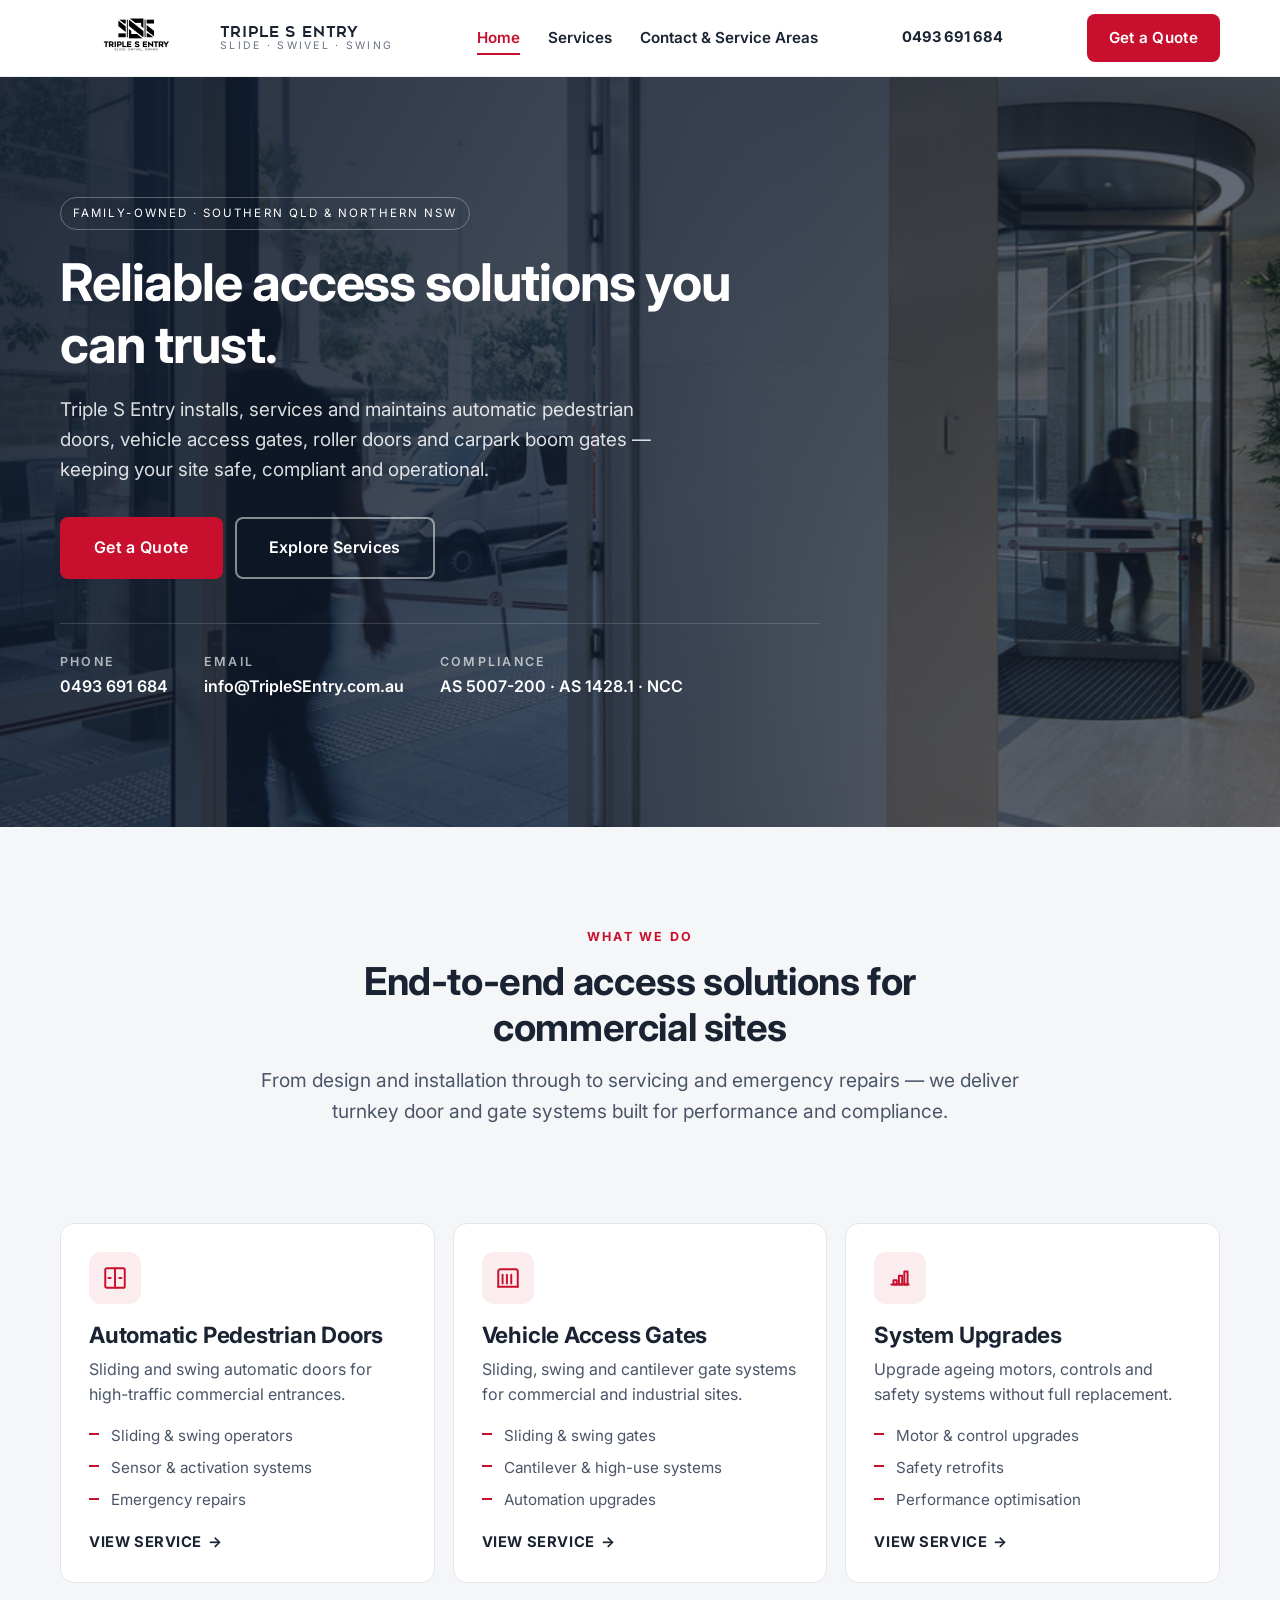
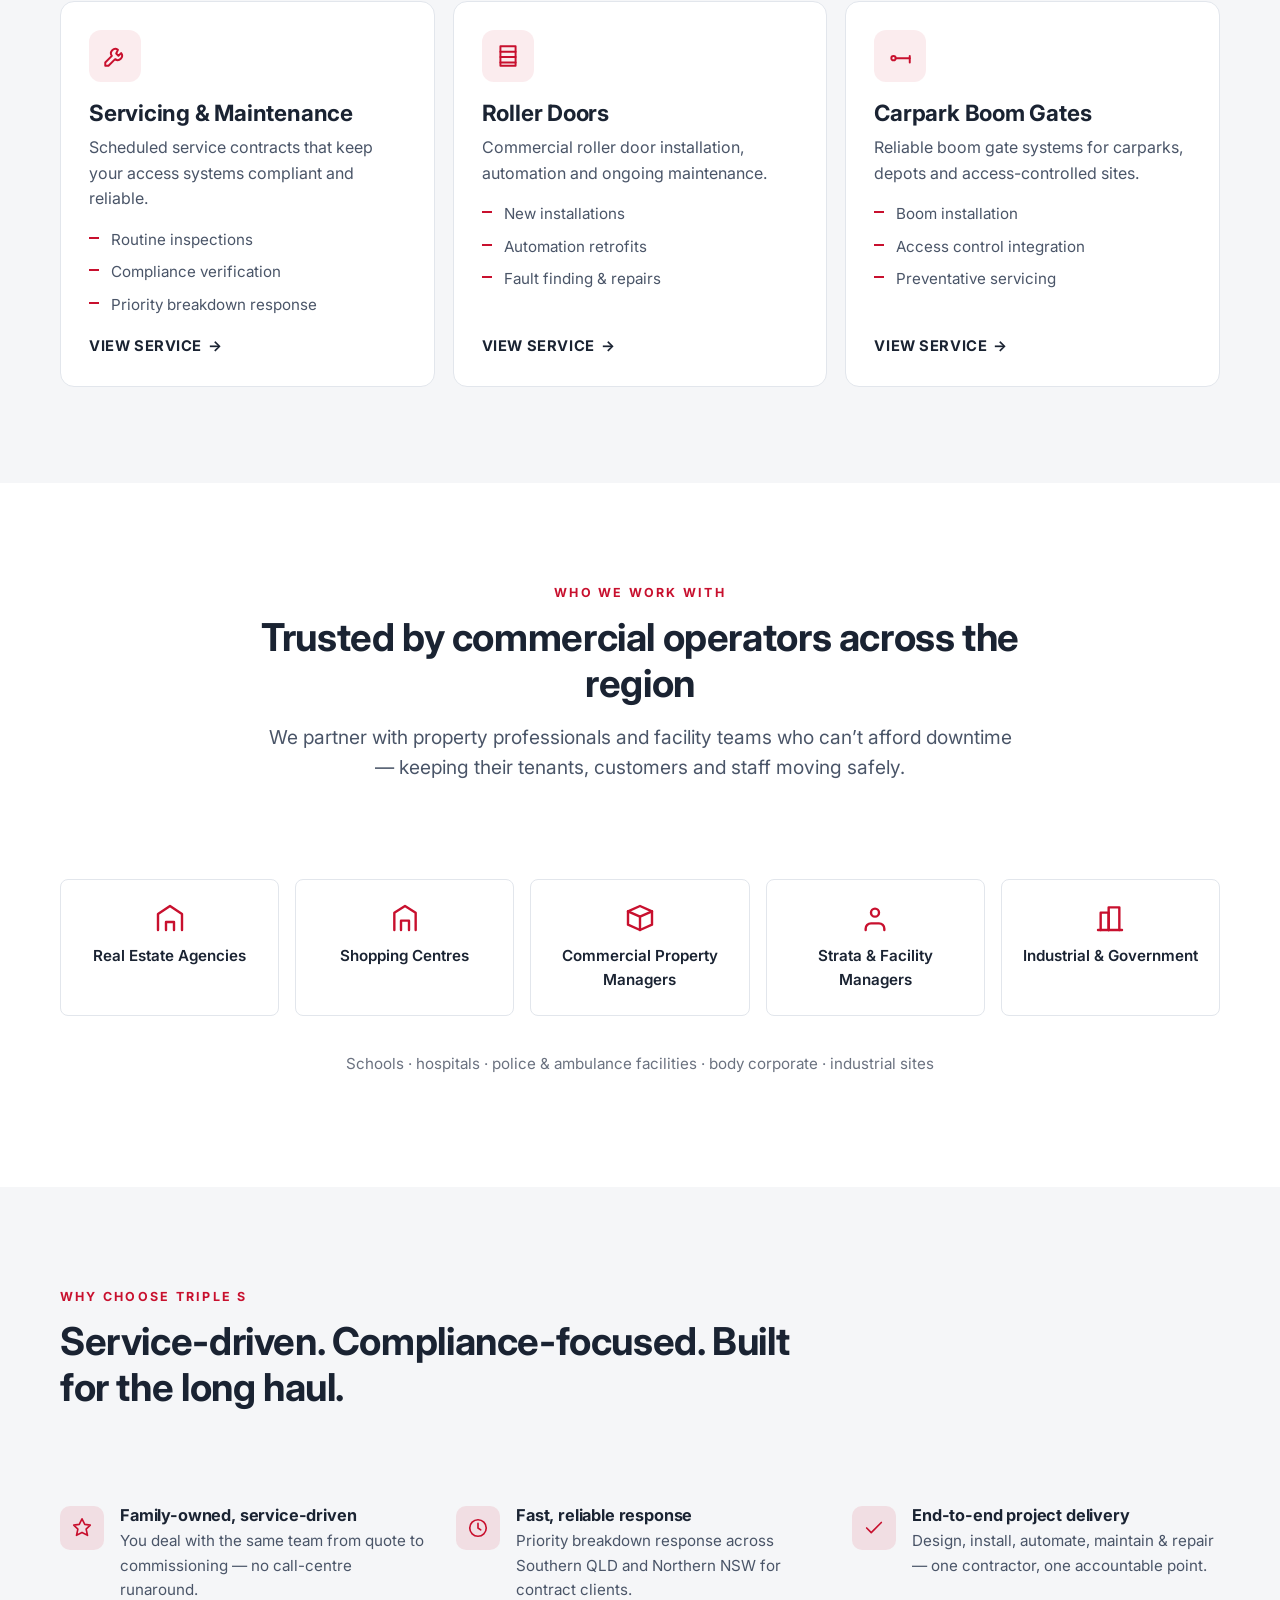
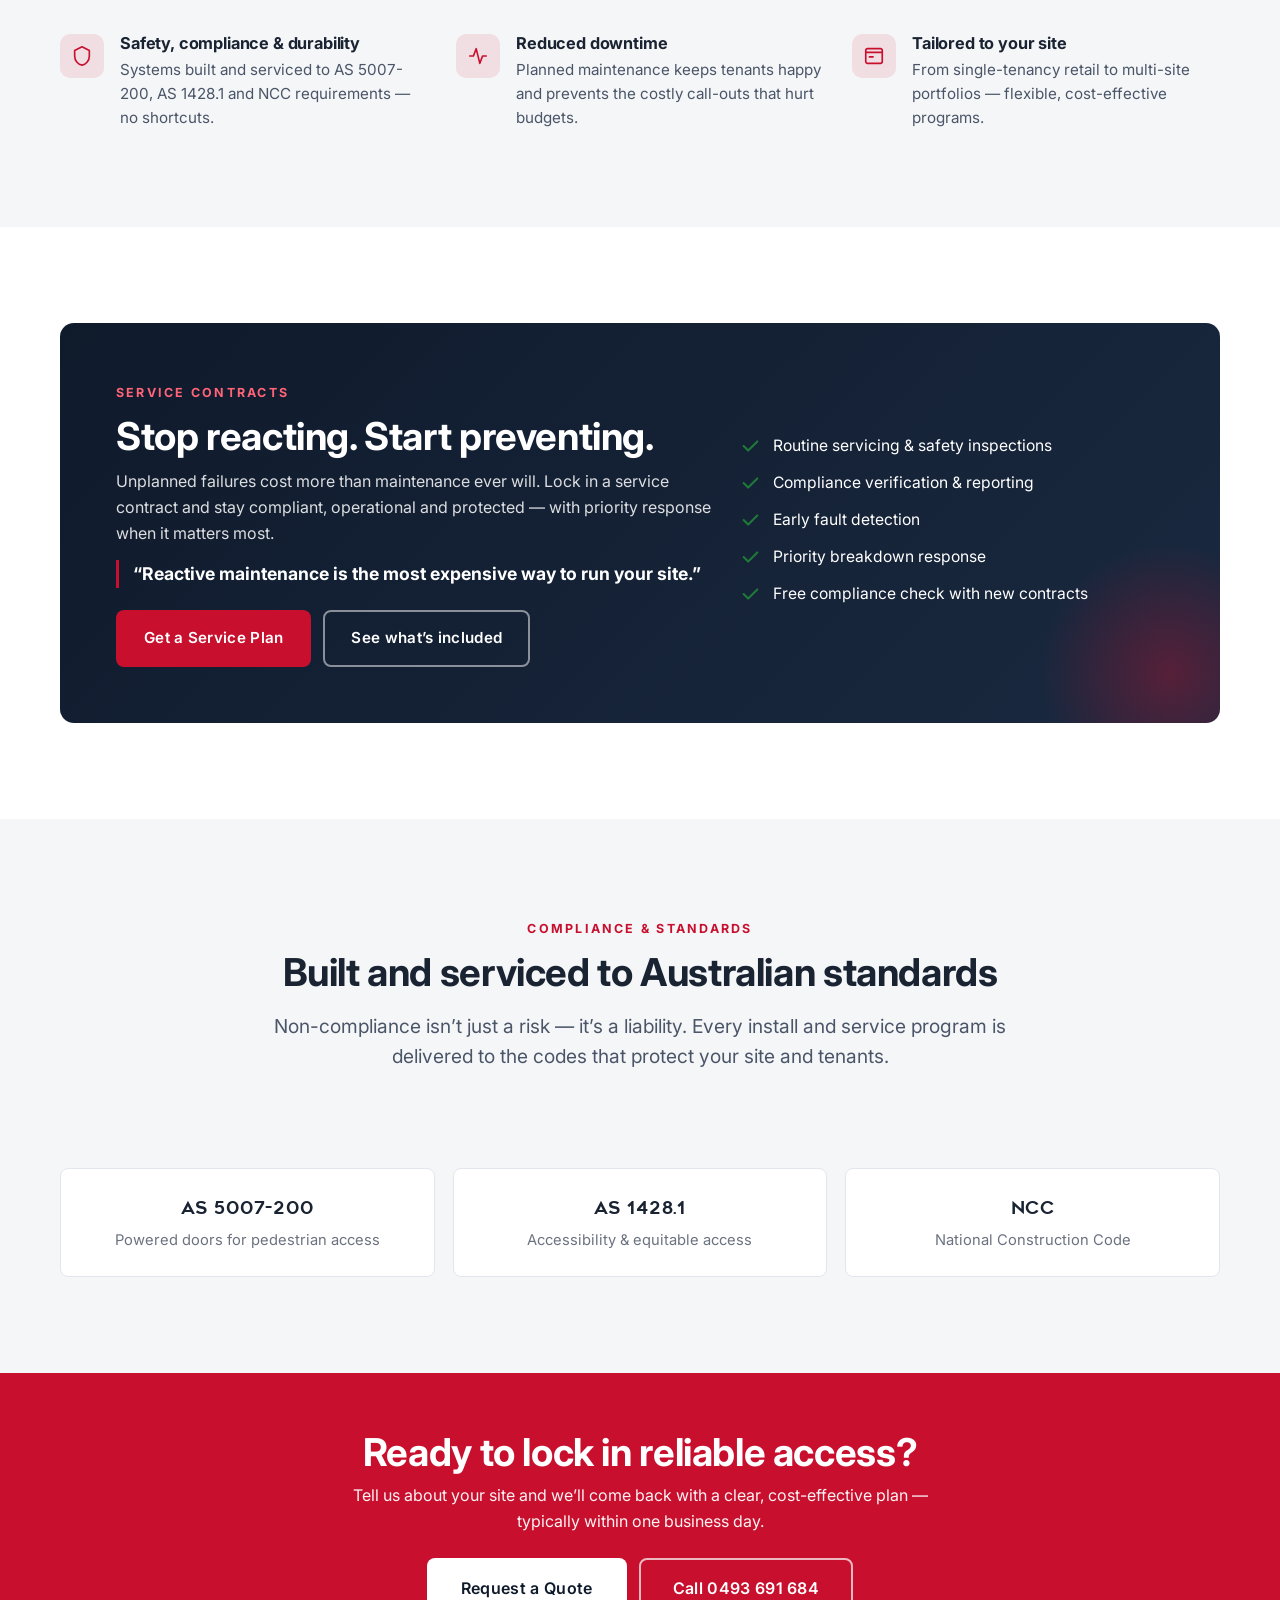
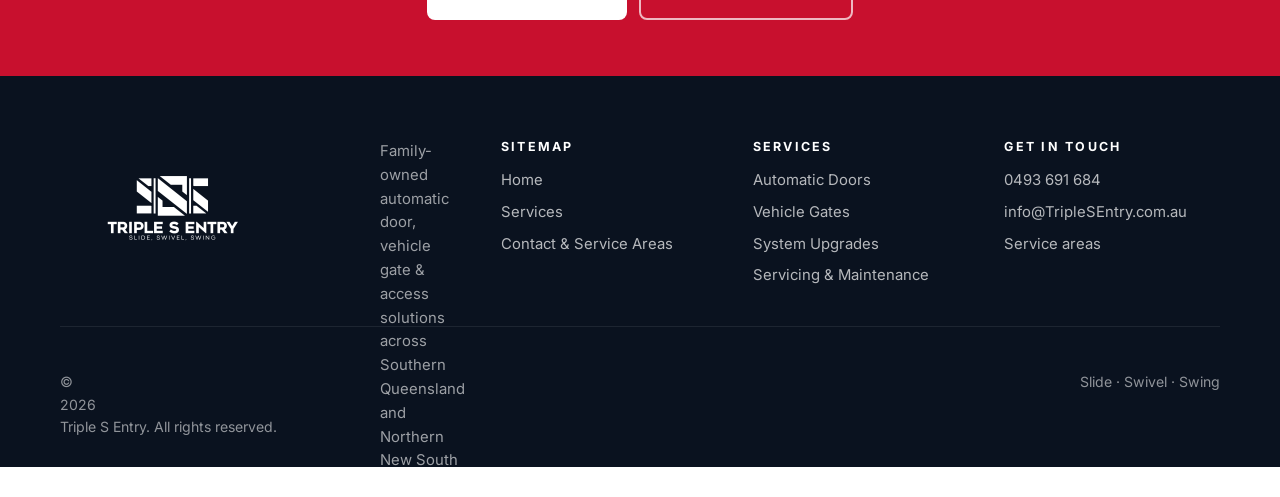
==== index.html @ ecab1a63 "Initial site build - Triple S Entry Three-page lead-generation website for Triple S Entry, a family-" ====
<!doctype html>
<html lang="en-AU">
<head>
  <meta charset="utf-8">
  <meta name="viewport" content="width=device-width, initial-scale=1">
  <title>Triple S Entry — Automatic Doors, Vehicle Gates &amp; Service Contracts | Southern QLD &amp; Northern NSW</title>
  <meta name="description" content="Triple S Entry installs, services and maintains automatic pedestrian doors, vehicle access gates, roller doors and boom gates across Southern Queensland and Northern NSW. Family-owned. Fast response. AS 5007-200, AS 1428.1 and NCC compliant.">
  <meta name="theme-color" content="#0f1a2b">
  <meta name="robots" content="index, follow">
  <link rel="canonical" href="/">
  <link rel="preconnect" href="https://fonts.googleapis.com">
  <link rel="preconnect" href="https://fonts.gstatic.com" crossorigin>
  <link href="https://fonts.googleapis.com/css2?family=Inter:wght@400;500;600;700;800&display=swap" rel="stylesheet">
  <link rel="icon" type="image/png" href="assets/images/logo.png">
  <link rel="stylesheet" href="assets/css/style.css">

  <!-- Open Graph -->
  <meta property="og:type" content="website">
  <meta property="og:title" content="Triple S Entry — Automatic Doors, Gates &amp; Service Contracts">
  <meta property="og:description" content="Family-owned access solutions across Southern QLD &amp; Northern NSW. Install, service, repair. AS 5007-200, AS 1428.1, NCC compliant.">
  <meta property="og:image" content="assets/images/logo.png">

  <!-- LocalBusiness JSON-LD -->
  <script type="application/ld+json">
  {
    "@context": "https://schema.org",
    "@type": "LocalBusiness",
    "name": "Triple S Entry",
    "description": "Family-owned automatic door, vehicle gate and access solutions provider servicing Southern Queensland and Northern New South Wales.",
    "telephone": "+61493691684",
    "email": "info@TripleSEntry.com.au",
    "areaServed": ["Brisbane & Moreton", "Wide Bay Burnett", "Darling Downs", "South West", "Northern NSW"],
    "image": "assets/images/logo.png",
    "url": "/"
  }
  </script>
</head>
<body>

  <a class="visually-hidden" href="#main">Skip to content</a>

  <!-- Header -->
  <header class="site-header">
    <div class="container">
      <nav class="nav" aria-label="Primary">
        <a class="nav__brand" href="index.html" aria-label="Triple S Entry — Home">
          <img src="assets/images/logo.png" alt="Triple S Entry">
          <span class="nav__brand-text">
            <strong>TRIPLE S ENTRY</strong>
            <span>Slide · Swivel · Swing</span>
          </span>
        </a>

        <ul class="nav__menu" role="list">
          <li><a class="nav__link is-active" href="index.html">Home</a></li>
          <li><a class="nav__link" href="services.html">Services</a></li>
          <li><a class="nav__link" href="contact.html">Contact &amp; Service Areas</a></li>
        </ul>

        <a class="nav__phone" href="tel:+61493691684">0493 691 684</a>
        <span class="nav__cta"><a class="btn btn--primary" href="contact.html#enquiry">Get a Quote</a></span>

        <button class="nav__toggle" type="button" aria-controls="mobileDrawer" aria-expanded="false" aria-label="Open menu">
          <svg class="icon-open" viewBox="0 0 24 24" fill="none" stroke="currentColor" stroke-width="2.2" stroke-linecap="round"><path d="M3 6h18M3 12h18M3 18h18"/></svg>
          <svg class="icon-close" viewBox="0 0 24 24" fill="none" stroke="currentColor" stroke-width="2.2" stroke-linecap="round"><path d="M6 6l12 12M6 18L18 6"/></svg>
        </button>
      </nav>
    </div>
    <div id="mobileDrawer" class="nav__drawer" aria-hidden="true">
      <ul role="list">
        <li><a href="index.html">Home</a></li>
        <li><a href="services.html">Services</a></li>
        <li><a href="contact.html">Contact &amp; Service Areas</a></li>
      </ul>
      <div class="nav__drawer-cta">
        <a class="btn btn--primary btn--block" href="contact.html#enquiry">Get a Quote</a>
        <a class="btn btn--outline btn--block" href="tel:+61493691684">Call 0493 691 684</a>
      </div>
    </div>
  </header>

  <main id="main">

    <!-- Hero -->
    <section class="hero">
      <div class="container">
        <div class="hero__inner">
          <span class="hero__eyebrow">Family-owned · Southern QLD &amp; Northern NSW</span>
          <h1>Reliable access solutions you can trust.</h1>
          <p>Triple S Entry installs, services and maintains automatic pedestrian doors, vehicle access gates, roller doors and carpark boom gates — keeping your site safe, compliant and operational.</p>
          <div class="hero__buttons">
            <a class="btn btn--primary btn--lg" href="contact.html#enquiry">Get a Quote</a>
            <a class="btn btn--ghost-light btn--lg" href="services.html">Explore Services</a>
          </div>

          <div class="hero__meta">
            <div class="hero__meta-item">
              <strong>Phone</strong><span>0493 691 684</span>
            </div>
            <div class="hero__meta-item">
              <strong>Email</strong><span>info@TripleSEntry.com.au</span>
            </div>
            <div class="hero__meta-item">
              <strong>Compliance</strong><span>AS 5007-200 · AS 1428.1 · NCC</span>
            </div>
          </div>
        </div>
      </div>
    </section>

    <!-- What we do -->
    <section class="section section--alt" id="what-we-do">
      <div class="container">
        <div class="section-head reveal">
          <span class="eyebrow">What we do</span>
          <h2>End-to-end access solutions for commercial sites</h2>
          <p class="lead">From design and installation through to servicing and emergency repairs — we deliver turnkey door and gate systems built for performance and compliance.</p>
        </div>

        <div class="svc-grid">
          <article class="svc-card reveal">
            <span class="svc-card__icon">
              <svg viewBox="0 0 24 24" fill="none" stroke="currentColor" stroke-width="1.8" stroke-linecap="round" stroke-linejoin="round"><rect x="3" y="3" width="18" height="18" rx="1.5"/><path d="M12 3v18"/><path d="M8 12h-2"/><path d="M18 12h-2"/></svg>
            </span>
            <h3>Automatic Pedestrian Doors</h3>
            <p>Sliding and swing automatic doors for high-traffic commercial entrances.</p>
            <ul>
              <li>Sliding &amp; swing operators</li>
              <li>Sensor &amp; activation systems</li>
              <li>Emergency repairs</li>
            </ul>
            <a class="svc-card__link" href="services.html#automatic-doors">View service</a>
          </article>

          <article class="svc-card reveal">
            <span class="svc-card__icon">
              <svg viewBox="0 0 24 24" fill="none" stroke="currentColor" stroke-width="1.8" stroke-linecap="round" stroke-linejoin="round"><path d="M3 20V6a2 2 0 0 1 2-2h14a2 2 0 0 1 2 2v14"/><path d="M3 20h18"/><path d="M7 9v8M11 9v8M15 9v8"/></svg>
            </span>
            <h3>Vehicle Access Gates</h3>
            <p>Sliding, swing and cantilever gate systems for commercial and industrial sites.</p>
            <ul>
              <li>Sliding &amp; swing gates</li>
              <li>Cantilever &amp; high-use systems</li>
              <li>Automation upgrades</li>
            </ul>
            <a class="svc-card__link" href="services.html#vehicle-gates">View service</a>
          </article>

          <article class="svc-card reveal">
            <span class="svc-card__icon">
              <svg viewBox="0 0 24 24" fill="none" stroke="currentColor" stroke-width="1.8" stroke-linecap="round" stroke-linejoin="round"><path d="M4 18h16"/><rect x="6" y="14" width="3" height="4"/><rect x="11" y="10" width="3" height="8"/><rect x="16" y="6" width="3" height="12"/></svg>
            </span>
            <h3>System Upgrades</h3>
            <p>Upgrade ageing motors, controls and safety systems without full replacement.</p>
            <ul>
              <li>Motor &amp; control upgrades</li>
              <li>Safety retrofits</li>
              <li>Performance optimisation</li>
            </ul>
            <a class="svc-card__link" href="services.html#system-upgrades">View service</a>
          </article>

          <article class="svc-card reveal">
            <span class="svc-card__icon">
              <svg viewBox="0 0 24 24" fill="none" stroke="currentColor" stroke-width="1.8" stroke-linecap="round" stroke-linejoin="round"><path d="M14.7 6.3a4 4 0 0 0-5.6 5.6L3 18v3h3l6.1-6.1a4 4 0 0 0 5.6-5.6l-2.5 2.5-2.1-2.1z"/></svg>
            </span>
            <h3>Servicing &amp; Maintenance</h3>
            <p>Scheduled service contracts that keep your access systems compliant and reliable.</p>
            <ul>
              <li>Routine inspections</li>
              <li>Compliance verification</li>
              <li>Priority breakdown response</li>
            </ul>
            <a class="svc-card__link" href="services.html#maintenance">View service</a>
          </article>

          <article class="svc-card reveal">
            <span class="svc-card__icon">
              <svg viewBox="0 0 24 24" fill="none" stroke="currentColor" stroke-width="1.8" stroke-linecap="round" stroke-linejoin="round"><path d="M5 3h14v18H5z"/><path d="M5 8h14M5 13h14M5 18h14"/></svg>
            </span>
            <h3>Roller Doors</h3>
            <p>Commercial roller door installation, automation and ongoing maintenance.</p>
            <ul>
              <li>New installations</li>
              <li>Automation retrofits</li>
              <li>Fault finding &amp; repairs</li>
            </ul>
            <a class="svc-card__link" href="services.html#system-upgrades">View service</a>
          </article>

          <article class="svc-card reveal">
            <span class="svc-card__icon">
              <svg viewBox="0 0 24 24" fill="none" stroke="currentColor" stroke-width="1.8" stroke-linecap="round" stroke-linejoin="round"><circle cx="6" cy="14" r="2"/><path d="M8 14h13"/><path d="M21 12v6"/></svg>
            </span>
            <h3>Carpark Boom Gates</h3>
            <p>Reliable boom gate systems for carparks, depots and access-controlled sites.</p>
            <ul>
              <li>Boom installation</li>
              <li>Access control integration</li>
              <li>Preventative servicing</li>
            </ul>
            <a class="svc-card__link" href="services.html#vehicle-gates">View service</a>
          </article>
        </div>
      </div>
    </section>

    <!-- Who we work with -->
    <section class="section" id="who-we-work-with">
      <div class="container">
        <div class="section-head reveal">
          <span class="eyebrow">Who we work with</span>
          <h2>Trusted by commercial operators across the region</h2>
          <p class="lead">We partner with property professionals and facility teams who can&rsquo;t afford downtime — keeping their tenants, customers and staff moving safely.</p>
        </div>

        <ul class="industries" role="list">
          <li class="industry reveal">
            <svg viewBox="0 0 24 24" fill="none" stroke="currentColor" stroke-width="1.8" stroke-linecap="round" stroke-linejoin="round"><path d="M3 21V9l9-6 9 6v12"/><path d="M9 21v-6h6v6"/></svg>
            Real Estate Agencies
          </li>
          <li class="industry reveal">
            <svg viewBox="0 0 24 24" fill="none" stroke="currentColor" stroke-width="1.8" stroke-linecap="round" stroke-linejoin="round"><path d="M4 21V8l8-5 8 5v13"/><path d="M9 21v-7h6v7"/></svg>
            Shopping Centres
          </li>
          <li class="industry reveal">
            <svg viewBox="0 0 24 24" fill="none" stroke="currentColor" stroke-width="1.8" stroke-linecap="round" stroke-linejoin="round"><path d="M3 7l9-4 9 4v10l-9 4-9-4z"/><path d="M3 7l9 4 9-4M12 11v10"/></svg>
            Commercial Property Managers
          </li>
          <li class="industry reveal">
            <svg viewBox="0 0 24 24" fill="none" stroke="currentColor" stroke-width="1.8" stroke-linecap="round" stroke-linejoin="round"><circle cx="12" cy="8" r="3"/><path d="M5 21v-1a4 4 0 0 1 4-4h6a4 4 0 0 1 4 4v1"/></svg>
            Strata &amp; Facility Managers
          </li>
          <li class="industry reveal">
            <svg viewBox="0 0 24 24" fill="none" stroke="currentColor" stroke-width="1.8" stroke-linecap="round" stroke-linejoin="round"><path d="M3 21h18"/><path d="M5 21V8h6v13"/><path d="M11 21V4h8v17"/></svg>
            Industrial &amp; Government
          </li>
        </ul>

        <p class="text-center mt-3" style="color:var(--color-text-muted); font-size:0.95rem;">Schools · hospitals · police &amp; ambulance facilities · body corporate · industrial sites</p>
      </div>
    </section>

    <!-- Why choose -->
    <section class="section section--alt" id="why-choose">
      <div class="container">
        <div class="section-head section-head--left reveal">
          <span class="eyebrow">Why choose Triple S</span>
          <h2>Service-driven. Compliance-focused. Built for the long haul.</h2>
        </div>

        <div class="feature-grid">
          <div class="feature reveal">
            <span class="feature__icon">
              <svg viewBox="0 0 24 24" fill="none" stroke="currentColor" stroke-width="1.8" stroke-linecap="round" stroke-linejoin="round"><path d="M12 2l3 6 6 .9-4.5 4.4L18 20l-6-3.2L6 20l1.5-6.7L3 8.9 9 8z"/></svg>
            </span>
            <div>
              <h4>Family-owned, service-driven</h4>
              <p>You deal with the same team from quote to commissioning — no call-centre runaround.</p>
            </div>
          </div>

          <div class="feature reveal">
            <span class="feature__icon">
              <svg viewBox="0 0 24 24" fill="none" stroke="currentColor" stroke-width="1.8" stroke-linecap="round" stroke-linejoin="round"><circle cx="12" cy="12" r="9"/><path d="M12 7v5l3 2"/></svg>
            </span>
            <div>
              <h4>Fast, reliable response</h4>
              <p>Priority breakdown response across Southern QLD and Northern NSW for contract clients.</p>
            </div>
          </div>

          <div class="feature reveal">
            <span class="feature__icon">
              <svg viewBox="0 0 24 24" fill="none" stroke="currentColor" stroke-width="1.8" stroke-linecap="round" stroke-linejoin="round"><path d="M4 12l5 5L20 6"/></svg>
            </span>
            <div>
              <h4>End-to-end project delivery</h4>
              <p>Design, install, automate, maintain &amp; repair — one contractor, one accountable point.</p>
            </div>
          </div>

          <div class="feature reveal">
            <span class="feature__icon">
              <svg viewBox="0 0 24 24" fill="none" stroke="currentColor" stroke-width="1.8" stroke-linecap="round" stroke-linejoin="round"><path d="M12 2l8 4v6c0 5-3.5 9.3-8 10-4.5-.7-8-5-8-10V6z"/></svg>
            </span>
            <div>
              <h4>Safety, compliance &amp; durability</h4>
              <p>Systems built and serviced to AS 5007-200, AS 1428.1 and NCC requirements — no shortcuts.</p>
            </div>
          </div>

          <div class="feature reveal">
            <span class="feature__icon">
              <svg viewBox="0 0 24 24" fill="none" stroke="currentColor" stroke-width="1.8" stroke-linecap="round" stroke-linejoin="round"><path d="M3 12h4l3-8 4 16 3-8h4"/></svg>
            </span>
            <div>
              <h4>Reduced downtime</h4>
              <p>Planned maintenance keeps tenants happy and prevents the costly call-outs that hurt budgets.</p>
            </div>
          </div>

          <div class="feature reveal">
            <span class="feature__icon">
              <svg viewBox="0 0 24 24" fill="none" stroke="currentColor" stroke-width="1.8" stroke-linecap="round" stroke-linejoin="round"><path d="M21 8V6a2 2 0 0 0-2-2H5a2 2 0 0 0-2 2v2"/><path d="M3 8h18v10a2 2 0 0 1-2 2H5a2 2 0 0 1-2-2z"/><path d="M7 13h4"/></svg>
            </span>
            <div>
              <h4>Tailored to your site</h4>
              <p>From single-tenancy retail to multi-site portfolios — flexible, cost-effective programs.</p>
            </div>
          </div>
        </div>
      </div>
    </section>

    <!-- Maintenance contract promo -->
    <section class="section" id="maintenance-contracts">
      <div class="container">
        <div class="maintenance-promo reveal">
          <div>
            <span class="eyebrow on-dark">Service contracts</span>
            <h2>Stop reacting. Start preventing.</h2>
            <p>Unplanned failures cost more than maintenance ever will. Lock in a service contract and stay compliant, operational and protected — with priority response when it matters most.</p>
            <span class="tagline">&ldquo;Reactive maintenance is the most expensive way to run your site.&rdquo;</span>
            <div class="maintenance-promo__buttons">
              <a class="btn btn--primary" href="contact.html#enquiry">Get a Service Plan</a>
              <a class="btn btn--ghost-light" href="services.html#maintenance">See what&rsquo;s included</a>
            </div>
          </div>

          <ul class="checklist" style="grid-template-columns: 1fr;">
            <li><svg viewBox="0 0 24 24" fill="none" stroke="currentColor" stroke-width="2.2" stroke-linecap="round" stroke-linejoin="round"><path d="M5 12l5 5L20 7"/></svg><span style="color:#fff;">Routine servicing &amp; safety inspections</span></li>
            <li><svg viewBox="0 0 24 24" fill="none" stroke="currentColor" stroke-width="2.2" stroke-linecap="round" stroke-linejoin="round"><path d="M5 12l5 5L20 7"/></svg><span style="color:#fff;">Compliance verification &amp; reporting</span></li>
            <li><svg viewBox="0 0 24 24" fill="none" stroke="currentColor" stroke-width="2.2" stroke-linecap="round" stroke-linejoin="round"><path d="M5 12l5 5L20 7"/></svg><span style="color:#fff;">Early fault detection</span></li>
            <li><svg viewBox="0 0 24 24" fill="none" stroke="currentColor" stroke-width="2.2" stroke-linecap="round" stroke-linejoin="round"><path d="M5 12l5 5L20 7"/></svg><span style="color:#fff;">Priority breakdown response</span></li>
            <li><svg viewBox="0 0 24 24" fill="none" stroke="currentColor" stroke-width="2.2" stroke-linecap="round" stroke-linejoin="round"><path d="M5 12l5 5L20 7"/></svg><span style="color:#fff;">Free compliance check with new contracts</span></li>
          </ul>
        </div>
      </div>
    </section>

    <!-- Compliance band -->
    <section class="section section--alt" id="compliance">
      <div class="container">
        <div class="section-head reveal">
          <span class="eyebrow">Compliance &amp; standards</span>
          <h2>Built and serviced to Australian standards</h2>
          <p class="lead">Non-compliance isn&rsquo;t just a risk — it&rsquo;s a liability. Every install and service program is delivered to the codes that protect your site and tenants.</p>
        </div>

        <ul class="compliance" role="list">
          <li class="compliance__item reveal">
            <strong>AS 5007-200</strong>
            <span>Powered doors for pedestrian access</span>
          </li>
          <li class="compliance__item reveal">
            <strong>AS 1428.1</strong>
            <span>Accessibility &amp; equitable access</span>
          </li>
          <li class="compliance__item reveal">
            <strong>NCC</strong>
            <span>National Construction Code</span>
          </li>
        </ul>
      </div>
    </section>

    <!-- CTA band -->
    <section class="cta-band">
      <div class="container container--narrow">
        <h2>Ready to lock in reliable access?</h2>
        <p>Tell us about your site and we&rsquo;ll come back with a clear, cost-effective plan — typically within one business day.</p>
        <div class="btn-group" style="justify-content:center;">
          <a class="btn btn--dark btn--lg" href="contact.html#enquiry">Request a Quote</a>
          <a class="btn btn--ghost-light btn--lg" href="tel:+61493691684">Call 0493 691 684</a>
        </div>
      </div>
    </section>

  </main>

  <!-- Footer -->
  <footer class="site-footer">
    <div class="container">
      <div class="footer-grid">
        <div class="footer-brand">
          <img src="assets/images/logo.png" alt="Triple S Entry">
          <p>Family-owned automatic door, vehicle gate &amp; access solutions across Southern Queensland and Northern New South Wales.</p>
        </div>

        <div>
          <h4>Sitemap</h4>
          <ul role="list">
            <li><a href="index.html">Home</a></li>
            <li><a href="services.html">Services</a></li>
            <li><a href="contact.html">Contact &amp; Service Areas</a></li>
          </ul>
        </div>

        <div>
          <h4>Services</h4>
          <ul role="list">
            <li><a href="services.html#automatic-doors">Automatic Doors</a></li>
            <li><a href="services.html#vehicle-gates">Vehicle Gates</a></li>
            <li><a href="services.html#system-upgrades">System Upgrades</a></li>
            <li><a href="services.html#maintenance">Servicing &amp; Maintenance</a></li>
          </ul>
        </div>

        <div>
          <h4>Get in touch</h4>
          <ul role="list">
            <li><a href="tel:+61493691684">0493 691 684</a></li>
            <li><a href="mailto:info@TripleSEntry.com.au">info@TripleSEntry.com.au</a></li>
            <li><a href="contact.html#service-areas">Service areas</a></li>
          </ul>
        </div>
      </div>

      <div class="footer-meta">
        <span>&copy; <span id="year">2026</span> Triple S Entry. All rights reserved.</span>
        <span>Slide · Swivel · Swing</span>
      </div>
    </div>
  </footer>

  <script src="assets/js/main.js" defer></script>
</body>
</html>
---- assets/css/style.css ----
/* =========================================================
   Triple S Entry — Stylesheet
   Mobile-first, corporate, lead-generation focused
   ========================================================= */

/* ---------- Brand fonts ---------- */
@font-face {
  font-family: "Geometos";
  src: url("../fonts/Geometos.ttf") format("truetype");
  font-weight: 700;
  font-style: normal;
  font-display: swap;
}

/* ---------- Design tokens ---------- */
:root {
  --color-bg: #ffffff;
  --color-bg-soft: #f5f6f8;
  --color-bg-dark: #0f1a2b;
  --color-bg-darker: #0a121f;
  --color-text: #1a2332;
  --color-text-soft: #4a5568;
  --color-text-muted: #6b7280;
  --color-text-on-dark: #e9edf2;
  --color-border: #e2e6ec;
  --color-border-soft: #eef0f4;
  --color-accent: #c8102e;       /* corporate red — CTAs */
  --color-accent-hover: #a30d24;
  --color-success: #1f7a3a;
  --color-warning: #b88600;

  --font-heading: "Geometos", "Inter", system-ui, -apple-system, "Segoe UI", Roboto, Helvetica, Arial, sans-serif;
  --font-body: "Inter", system-ui, -apple-system, "Segoe UI", Roboto, Helvetica, Arial, sans-serif;

  --radius-sm: 4px;
  --radius-md: 8px;
  --radius-lg: 14px;

  --shadow-sm: 0 1px 2px rgba(15, 26, 43, 0.06);
  --shadow-md: 0 6px 18px rgba(15, 26, 43, 0.08);
  --shadow-lg: 0 14px 38px rgba(15, 26, 43, 0.14);

  --container: 1200px;
  --container-narrow: 920px;

  --section-y: clamp(48px, 8vw, 96px);
}

/* ---------- Reset ---------- */
*, *::before, *::after { box-sizing: border-box; }
html { -webkit-text-size-adjust: 100%; scroll-behavior: smooth; }
body {
  margin: 0;
  font-family: var(--font-body);
  font-size: 16px;
  line-height: 1.6;
  color: var(--color-text);
  background: var(--color-bg);
  -webkit-font-smoothing: antialiased;
  -moz-osx-font-smoothing: grayscale;
}
img, picture, svg, video { max-width: 100%; height: auto; display: block; }
a { color: inherit; text-decoration: none; }
button { font: inherit; cursor: pointer; }
ul { list-style: none; padding: 0; margin: 0; }

/* ---------- Typography ---------- */
h1, h2, h3, h4 {
  font-family: var(--font-body);
  font-weight: 700;
  letter-spacing: -0.01em;
  color: var(--color-text);
  margin: 0 0 0.5em;
  line-height: 1.2;
}
h1 { font-size: clamp(2rem, 5vw, 3.25rem); letter-spacing: -0.02em; }
h2 { font-size: clamp(1.65rem, 3.6vw, 2.4rem); }
h3 { font-size: clamp(1.2rem, 2.2vw, 1.4rem); }
h4 { font-size: 1.05rem; }
p { margin: 0 0 1em; color: var(--color-text-soft); }
.lead { font-size: clamp(1.05rem, 1.6vw, 1.2rem); color: var(--color-text-soft); }
.eyebrow {
  display: inline-block;
  font-size: 0.78rem;
  letter-spacing: 0.18em;
  text-transform: uppercase;
  font-weight: 700;
  color: var(--color-accent);
  margin-bottom: 0.85em;
}
.eyebrow.on-dark { color: #ff6478; }

/* ---------- Layout helpers ---------- */
.container { width: 100%; max-width: var(--container); margin: 0 auto; padding: 0 20px; }
.container--narrow { max-width: var(--container-narrow); }
.section { padding: var(--section-y) 0; }
.section--alt { background: var(--color-bg-soft); }
.section--dark { background: var(--color-bg-dark); color: var(--color-text-on-dark); }
.section--dark h2, .section--dark h3, .section--dark h4 { color: #fff; }
.section--dark p { color: rgba(233, 237, 242, 0.8); }
.section-head { max-width: 760px; margin: 0 auto var(--section-y) auto; text-align: center; padding-bottom: 0; }
.section-head--left { margin-left: 0; text-align: left; }
.section-head h2 { margin-bottom: 0.4em; }
.section-head + .section-head { margin-top: -32px; }

/* ---------- Buttons ---------- */
.btn {
  display: inline-flex;
  align-items: center;
  justify-content: center;
  gap: 0.5em;
  padding: 14px 26px;
  font-weight: 600;
  font-size: 0.95rem;
  letter-spacing: 0.02em;
  border-radius: var(--radius-md);
  border: 2px solid transparent;
  transition: transform 0.15s ease, background 0.15s ease, color 0.15s ease, border-color 0.15s ease;
  white-space: nowrap;
  text-align: center;
}
.btn:hover { transform: translateY(-1px); }
.btn:active { transform: translateY(0); }

.btn--primary { background: var(--color-accent); color: #fff; }
.btn--primary:hover { background: var(--color-accent-hover); color: #fff; }

.btn--dark { background: var(--color-bg-dark); color: #fff; }
.btn--dark:hover { background: #000; color: #fff; }

.btn--outline { background: transparent; color: var(--color-text); border-color: var(--color-text); }
.btn--outline:hover { background: var(--color-text); color: #fff; }

.btn--ghost-light { background: transparent; color: #fff; border-color: rgba(255,255,255,0.5); }
.btn--ghost-light:hover { background: #fff; color: var(--color-bg-dark); border-color: #fff; }

.btn--lg { padding: 16px 32px; font-size: 1rem; }
.btn--block { width: 100%; }

.btn-group { display: flex; flex-wrap: wrap; gap: 12px; }

/* ---------- Header / Nav ---------- */
.site-header {
  position: sticky;
  top: 0;
  z-index: 50;
  background: rgba(255, 255, 255, 0.96);
  backdrop-filter: saturate(180%) blur(8px);
  border-bottom: 1px solid var(--color-border-soft);
}
.nav {
  display: flex;
  align-items: center;
  justify-content: space-between;
  padding: 14px 0;
  gap: 24px;
}
.nav__brand {
  position: relative;
  display: flex;
  align-items: center;
  gap: 12px;
  flex-shrink: 0;
  height: 44px;            /* lock brand to original header content height */
  padding-left: 160px;     /* leave room for the absolutely-positioned logo */
}
.nav__brand img {
  position: absolute;      /* logo overflows brand box, header height unchanged */
  left: 0;
  top: 50%;
  transform: translateY(-50%);
  height: 150px;
  width: auto;
  pointer-events: none;
}
.nav__brand-text {
  display: none;
  flex-direction: column;
  line-height: 1.05;
}
.nav__brand-text strong {
  font-family: var(--font-heading);
  font-size: 0.95rem;
  letter-spacing: 0.06em;
}
.nav__brand-text span {
  font-size: 0.65rem;
  letter-spacing: 0.22em;
  color: var(--color-text-muted);
  text-transform: uppercase;
}

.nav__menu {
  display: none;
  align-items: center;
  gap: 28px;
}
.nav__link {
  font-weight: 600;
  font-size: 0.95rem;
  color: var(--color-text);
  position: relative;
  padding: 4px 0;
  transition: color 0.15s ease;
}
.nav__link:hover, .nav__link.is-active { color: var(--color-accent); }
.nav__link.is-active::after {
  content: "";
  position: absolute;
  left: 0; right: 0; bottom: -4px;
  height: 2px;
  background: var(--color-accent);
}
.nav__cta { display: none; }
.nav__cta .btn { padding: 10px 20px; }

.nav__phone {
  display: none;
  font-weight: 700;
  color: var(--color-text);
  font-size: 0.92rem;
}
.nav__phone:hover { color: var(--color-accent); }

.nav__toggle {
  display: inline-flex;
  align-items: center;
  justify-content: center;
  width: 42px;
  height: 42px;
  background: transparent;
  border: 1px solid var(--color-border);
  border-radius: var(--radius-md);
}
.nav__toggle svg { width: 22px; height: 22px; }
.nav__toggle .icon-close { display: none; }
.nav__toggle[aria-expanded="true"] .icon-open { display: none; }
.nav__toggle[aria-expanded="true"] .icon-close { display: block; }

.nav__drawer {
  display: none;
  border-top: 1px solid var(--color-border-soft);
  background: #fff;
}
.nav__drawer.is-open { display: block; }
.nav__drawer ul { display: flex; flex-direction: column; }
.nav__drawer li { border-bottom: 1px solid var(--color-border-soft); }
.nav__drawer a {
  display: block;
  padding: 18px 20px;
  font-weight: 600;
  color: var(--color-text);
}
.nav__drawer a:hover { background: var(--color-bg-soft); color: var(--color-accent); }
.nav__drawer .nav__drawer-cta {
  padding: 18px 20px;
  display: flex;
  flex-direction: column;
  gap: 10px;
}

@media (min-width: 880px) {
  .nav__brand-text { display: flex; }
  .nav__menu { display: flex; }
  .nav__cta { display: inline-flex; }
  .nav__phone { display: inline-block; }
  .nav__toggle { display: none; }
}

/* ---------- Hero ---------- */
.hero {
  position: relative;
  background: var(--color-bg-dark);
  color: #fff;
  overflow: hidden;
  padding: clamp(60px, 10vw, 120px) 0 clamp(70px, 10vw, 140px);
}
.hero::before {
  content: "";
  position: absolute;
  inset: 0;
  background:
    linear-gradient(120deg, rgba(15,26,43,0.92) 0%, rgba(15,26,43,0.78) 45%, rgba(15,26,43,0.55) 100%),
    url("../images/hero-entrance.jpg") center/cover no-repeat;
  z-index: 0;
}
.hero > .container { position: relative; z-index: 1; }
.hero__inner { max-width: 760px; }
.hero__eyebrow {
  display: inline-block;
  padding: 6px 12px;
  border: 1px solid rgba(255,255,255,0.3);
  border-radius: 999px;
  font-size: 0.72rem;
  letter-spacing: 0.18em;
  text-transform: uppercase;
  margin-bottom: 22px;
  color: #fff;
}
.hero h1 { color: #fff; margin-bottom: 18px; }
.hero p { color: rgba(255,255,255,0.85); font-size: clamp(1.05rem, 1.6vw, 1.18rem); margin-bottom: 32px; max-width: 620px; }
.hero__buttons { display: flex; flex-wrap: wrap; gap: 12px; }
.hero__meta {
  display: flex;
  flex-wrap: wrap;
  gap: 22px 36px;
  margin-top: 44px;
  padding-top: 28px;
  border-top: 1px solid rgba(255,255,255,0.15);
}
.hero__meta-item { display: flex; flex-direction: column; gap: 2px; }
.hero__meta-item strong {
  font-size: 0.78rem;
  letter-spacing: 0.18em;
  text-transform: uppercase;
  color: rgba(255,255,255,0.65);
  font-weight: 600;
}
.hero__meta-item span { font-size: 1rem; color: #fff; font-weight: 600; }

/* Subhero (compact hero for inner pages) */
.subhero {
  background: var(--color-bg-dark);
  color: #fff;
  padding: clamp(60px, 8vw, 90px) 0;
}
.subhero h1 { color: #fff; margin-bottom: 12px; }
.subhero p { color: rgba(255,255,255,0.8); max-width: 720px; margin-bottom: 0; }
.subhero .eyebrow.on-dark { display: inline-block; }

/* ---------- Service grid ---------- */
.svc-grid {
  display: grid;
  gap: 18px;
  grid-template-columns: 1fr;
}
.svc-card {
  display: flex;
  flex-direction: column;
  background: #fff;
  border: 1px solid var(--color-border);
  border-radius: var(--radius-lg);
  padding: 28px;
  transition: transform 0.18s ease, box-shadow 0.18s ease, border-color 0.18s ease;
}
.svc-card:hover { transform: translateY(-3px); box-shadow: var(--shadow-md); border-color: #d0d6df; }
.svc-card__icon {
  width: 52px;
  height: 52px;
  border-radius: 12px;
  background: rgba(200, 16, 46, 0.08);
  color: var(--color-accent);
  display: inline-flex;
  align-items: center;
  justify-content: center;
  margin-bottom: 18px;
}
.svc-card__icon svg { width: 26px; height: 26px; }
.svc-card h3 { margin-bottom: 8px; }
.svc-card p { margin-bottom: 16px; }
.svc-card ul {
  display: flex;
  flex-direction: column;
  gap: 8px;
  margin-bottom: 18px;
}
.svc-card li {
  position: relative;
  padding-left: 22px;
  color: var(--color-text-soft);
  font-size: 0.95rem;
}
.svc-card li::before {
  content: "";
  position: absolute;
  left: 0; top: 0.6em;
  width: 10px; height: 2px;
  background: var(--color-accent);
}
.svc-card a.svc-card__link {
  margin-top: auto;
  font-weight: 700;
  color: var(--color-text);
  display: inline-flex;
  align-items: center;
  gap: 6px;
  font-size: 0.92rem;
  letter-spacing: 0.04em;
  text-transform: uppercase;
}
.svc-card a.svc-card__link::after { content: "→"; transition: transform 0.15s ease; }
.svc-card a.svc-card__link:hover { color: var(--color-accent); }
.svc-card a.svc-card__link:hover::after { transform: translateX(4px); }

@media (min-width: 720px) { .svc-grid { grid-template-columns: 1fr 1fr; } }
@media (min-width: 1080px) { .svc-grid { grid-template-columns: repeat(3, 1fr); } }

/* ---------- Industries / Who we work with ---------- */
.industries {
  display: grid;
  grid-template-columns: 1fr 1fr;
  gap: 16px;
}
.industry {
  background: #fff;
  border: 1px solid var(--color-border);
  border-radius: var(--radius-md);
  padding: 22px 18px;
  text-align: center;
  font-weight: 600;
  font-size: 0.95rem;
  color: var(--color-text);
}
.industry svg {
  width: 32px; height: 32px;
  margin: 0 auto 10px;
  color: var(--color-accent);
}
@media (min-width: 720px) { .industries { grid-template-columns: repeat(3, 1fr); } }
@media (min-width: 1080px) { .industries { grid-template-columns: repeat(5, 1fr); } }

/* ---------- Why choose / feature list ---------- */
.feature-grid {
  display: grid;
  grid-template-columns: 1fr;
  gap: 24px;
}
.feature {
  display: flex;
  gap: 16px;
  align-items: flex-start;
}
.feature__icon {
  flex-shrink: 0;
  width: 44px; height: 44px;
  border-radius: 10px;
  background: rgba(200, 16, 46, 0.10);
  color: var(--color-accent);
  display: inline-flex;
  align-items: center;
  justify-content: center;
}
.feature__icon svg { width: 22px; height: 22px; }
.feature h4 { margin-bottom: 4px; font-size: 1.02rem; }
.feature p { margin-bottom: 0; font-size: 0.95rem; }
@media (min-width: 720px) { .feature-grid { grid-template-columns: 1fr 1fr; } }
@media (min-width: 1080px) { .feature-grid { grid-template-columns: repeat(3, 1fr); gap: 32px 28px; } }

/* ---------- Maintenance promo (callout) ---------- */
.maintenance-promo {
  background: linear-gradient(135deg, var(--color-bg-dark) 0%, #1a2940 100%);
  color: #fff;
  border-radius: var(--radius-lg);
  padding: clamp(32px, 5vw, 56px);
  display: grid;
  gap: 28px;
  grid-template-columns: 1fr;
  align-items: center;
  position: relative;
  overflow: hidden;
}
.maintenance-promo::before {
  content: "";
  position: absolute;
  right: -80px; bottom: -80px;
  width: 260px; height: 260px;
  background: radial-gradient(circle, rgba(200,16,46,0.35) 0%, rgba(200,16,46,0) 70%);
  pointer-events: none;
}
.maintenance-promo h2 { color: #fff; margin-bottom: 10px; }
.maintenance-promo p { color: rgba(255,255,255,0.85); margin-bottom: 0; }
.maintenance-promo .tagline {
  display: block;
  font-weight: 700;
  font-size: 1.1rem;
  color: #fff;
  margin: 14px 0 22px;
  border-left: 3px solid var(--color-accent);
  padding-left: 14px;
}
.maintenance-promo__buttons { display: flex; flex-wrap: wrap; gap: 12px; }
@media (min-width: 880px) { .maintenance-promo { grid-template-columns: 1.4fr 1fr; } }

/* ---------- Compliance band ---------- */
.compliance {
  display: grid;
  grid-template-columns: 1fr;
  gap: 18px;
  text-align: center;
}
.compliance__item {
  background: #fff;
  border: 1px solid var(--color-border);
  border-radius: var(--radius-md);
  padding: 24px 18px;
}
.compliance__item strong {
  font-family: var(--font-heading);
  display: block;
  font-size: 1.15rem;
  letter-spacing: 0.04em;
  color: var(--color-text);
  margin-bottom: 4px;
}
.compliance__item span { font-size: 0.92rem; color: var(--color-text-muted); }
@media (min-width: 720px) { .compliance { grid-template-columns: repeat(3, 1fr); } }

/* ---------- CTA band ---------- */
.cta-band {
  background: var(--color-accent);
  color: #fff;
  padding: 56px 0;
  text-align: center;
}
.cta-band h2 { color: #fff; margin-bottom: 8px; }
.cta-band p { color: rgba(255,255,255,0.95); margin-bottom: 24px; max-width: 620px; margin-left: auto; margin-right: auto; }
.cta-band .btn--dark { background: #fff; color: var(--color-bg-dark); }
.cta-band .btn--dark:hover { background: var(--color-bg-dark); color: #fff; }
.cta-band .btn--ghost-light { border-color: rgba(255,255,255,0.7); }
.cta-band .btn--ghost-light:hover { background: #fff; color: var(--color-accent); border-color: #fff; }

/* ---------- Services page specifics ---------- */
.svc-section {
  display: grid;
  gap: 32px;
  grid-template-columns: 1fr;
  align-items: start;
}
.svc-section__media {
  border-radius: var(--radius-lg);
  overflow: hidden;
  box-shadow: var(--shadow-md);
  aspect-ratio: 4/3;
  background: var(--color-bg-soft);
}
.svc-section__media img { width: 100%; height: 100%; object-fit: cover; }
.svc-section h2 { margin-bottom: 14px; }
.svc-section ul.bullets {
  display: grid;
  grid-template-columns: 1fr;
  gap: 8px 18px;
  margin: 16px 0 22px;
}
.svc-section ul.bullets li {
  position: relative;
  padding-left: 22px;
  color: var(--color-text-soft);
}
.svc-section ul.bullets li::before {
  content: "";
  position: absolute;
  left: 0; top: 0.62em;
  width: 12px; height: 2px;
  background: var(--color-accent);
}
.svc-section .btn-group { margin-top: 8px; }
@media (min-width: 880px) {
  .svc-section { grid-template-columns: 1fr 1fr; gap: 48px; }
  .svc-section--reverse .svc-section__media { order: 2; }
  .svc-section ul.bullets { grid-template-columns: 1fr 1fr; }
}

.svc-anchor-nav {
  display: flex;
  flex-wrap: wrap;
  gap: 8px;
  padding: 18px 0;
  border-bottom: 1px solid var(--color-border-soft);
}
.svc-anchor-nav a {
  padding: 8px 14px;
  border: 1px solid var(--color-border);
  border-radius: 999px;
  font-size: 0.88rem;
  font-weight: 600;
  color: var(--color-text);
  transition: all 0.15s ease;
}
.svc-anchor-nav a:hover { background: var(--color-bg-dark); color: #fff; border-color: var(--color-bg-dark); }

/* Highlight block (the "reactive maintenance" tagline) */
.highlight {
  background: var(--color-bg-soft);
  border-left: 4px solid var(--color-accent);
  padding: 22px 24px;
  border-radius: var(--radius-md);
  margin: 24px 0;
}
.highlight strong { color: var(--color-text); display: block; font-size: 1.1rem; margin-bottom: 4px; }
.highlight p { margin: 0; color: var(--color-text-soft); }

/* Plan-pays-for-itself check list */
.checklist {
  display: grid;
  grid-template-columns: 1fr;
  gap: 12px;
  margin: 18px 0 24px;
}
.checklist li {
  display: flex;
  align-items: flex-start;
  gap: 12px;
  font-size: 0.98rem;
  color: var(--color-text);
}
.checklist li svg { flex-shrink: 0; width: 22px; height: 22px; color: var(--color-success); margin-top: 2px; }
@media (min-width: 720px) { .checklist { grid-template-columns: 1fr 1fr; } }

/* ---------- Contact page ---------- */
.contact-grid {
  display: grid;
  grid-template-columns: 1fr;
  gap: 40px;
}
@media (min-width: 980px) { .contact-grid { grid-template-columns: 1.1fr 1fr; gap: 56px; } }

.contact-info { display: flex; flex-direction: column; gap: 20px; }
.contact-card {
  display: flex;
  align-items: flex-start;
  gap: 14px;
  padding: 20px 22px;
  border: 1px solid var(--color-border);
  border-radius: var(--radius-md);
  background: #fff;
}
.contact-card__icon {
  flex-shrink: 0;
  width: 44px; height: 44px;
  border-radius: 10px;
  background: rgba(200, 16, 46, 0.10);
  color: var(--color-accent);
  display: inline-flex;
  align-items: center;
  justify-content: center;
}
.contact-card__icon svg { width: 22px; height: 22px; }
.contact-card strong { display: block; font-size: 0.78rem; text-transform: uppercase; letter-spacing: 0.14em; color: var(--color-text-muted); margin-bottom: 4px; font-weight: 700; }
.contact-card a { font-size: 1.08rem; font-weight: 600; color: var(--color-text); word-break: break-word; }
.contact-card a:hover { color: var(--color-accent); }

/* Form */
.form { display: flex; flex-direction: column; gap: 16px; }
.form__row { display: grid; grid-template-columns: 1fr; gap: 16px; }
@media (min-width: 720px) { .form__row { grid-template-columns: 1fr 1fr; } }
.form__field { display: flex; flex-direction: column; gap: 6px; }
.form__field label {
  font-size: 0.82rem;
  font-weight: 600;
  letter-spacing: 0.04em;
  text-transform: uppercase;
  color: var(--color-text-muted);
}
.form__field input,
.form__field select,
.form__field textarea {
  width: 100%;
  padding: 13px 14px;
  border: 1px solid var(--color-border);
  border-radius: var(--radius-md);
  font: inherit;
  color: var(--color-text);
  background: #fff;
  transition: border-color 0.15s ease, box-shadow 0.15s ease;
}
.form__field input:focus,
.form__field select:focus,
.form__field textarea:focus {
  outline: none;
  border-color: var(--color-accent);
  box-shadow: 0 0 0 3px rgba(200, 16, 46, 0.15);
}
.form__field textarea { min-height: 140px; resize: vertical; }
.form__hint { font-size: 0.85rem; color: var(--color-text-muted); }
.form__honey { position: absolute; left: -9999px; opacity: 0; pointer-events: none; }

.form__status {
  display: none;
  padding: 14px 16px;
  border-radius: var(--radius-md);
  font-size: 0.95rem;
  font-weight: 600;
}
.form__status.is-success { display: block; background: #e7f5ec; color: var(--color-success); border: 1px solid #b8e0c4; }
.form__status.is-error { display: block; background: #fdeaee; color: var(--color-accent); border: 1px solid #f5c0cb; }

/* Service regions */
.regions {
  display: grid;
  grid-template-columns: 1fr;
  gap: 12px;
  margin-bottom: 28px;
}
.region {
  background: var(--color-bg-dark);
  color: #fff;
  border-radius: var(--radius-md);
  padding: 18px 20px;
  display: flex;
  flex-direction: column;
  gap: 4px;
}
.region strong { font-family: var(--font-heading); font-size: 1.02rem; letter-spacing: 0.04em; }
.region span { font-size: 0.88rem; color: rgba(255,255,255,0.7); }
@media (min-width: 720px) { .regions { grid-template-columns: repeat(2, 1fr); } }
@media (min-width: 1080px) { .regions { grid-template-columns: repeat(5, 1fr); } }

.area-list {
  display: grid;
  grid-template-columns: repeat(2, 1fr);
  gap: 8px 14px;
  background: var(--color-bg-soft);
  border: 1px solid var(--color-border-soft);
  border-radius: var(--radius-md);
  padding: 22px;
}
.area-list li {
  display: flex;
  align-items: center;
  gap: 8px;
  font-size: 0.95rem;
  color: var(--color-text);
}
.area-list li::before {
  content: "";
  width: 6px; height: 6px;
  border-radius: 50%;
  background: var(--color-accent);
  flex-shrink: 0;
}
@media (min-width: 720px) { .area-list { grid-template-columns: repeat(3, 1fr); } }
@media (min-width: 1080px) { .area-list { grid-template-columns: repeat(4, 1fr); } }

/* QR-friendly compact contact block */
.qr-block {
  background: #fff;
  border: 1px solid var(--color-border);
  border-radius: var(--radius-lg);
  padding: 28px;
  text-align: center;
}
.qr-block img { max-width: 220px; margin: 0 auto 20px; }
.qr-block h3 { margin-bottom: 4px; }
.qr-block .tagline-small {
  display: block;
  font-size: 0.78rem;
  letter-spacing: 0.18em;
  text-transform: uppercase;
  color: var(--color-text-muted);
  margin-bottom: 18px;
}
.qr-block .qr-actions { display: flex; flex-wrap: wrap; gap: 10px; justify-content: center; }

/* ---------- Footer ---------- */
.site-footer {
  background: var(--color-bg-darker);
  color: rgba(255,255,255,0.75);
  padding: 64px 0 28px;
  font-size: 0.93rem;
}
.footer-grid {
  display: grid;
  grid-template-columns: 1fr;
  gap: 36px;
  padding-bottom: 36px;
  border-bottom: 1px solid rgba(255,255,255,0.08);
}
.footer-grid h4 {
  color: #fff;
  font-size: 0.78rem;
  letter-spacing: 0.18em;
  text-transform: uppercase;
  margin-bottom: 14px;
}
.footer-grid ul { display: flex; flex-direction: column; gap: 8px; }
.footer-grid a { color: rgba(255,255,255,0.7); }
.footer-grid a:hover { color: #fff; }
.footer-brand {
  position: relative;
  height: 150px;             /* lock brand column to its previous height */
  padding-left: 320px;       /* leave space for the absolutely-positioned logo */
}
.footer-brand img {
  position: absolute;        /* image overflows brand box; footer height unchanged */
  left: -40px;
  top: 50%;
  transform: translateY(-50%);
  height: 300px;             /* 2x the previous 150px display size */
  width: auto;
  margin-bottom: 0;
  filter: invert(1) brightness(2);
  pointer-events: none;
}
.footer-brand p {
  color: rgba(255,255,255,0.6);
  max-width: 380px;
  margin: 0;
}
@media (max-width: 719px) {
  .footer-brand {
    height: auto;
    padding-left: 0;
    padding-top: 220px;      /* logo sits above the paragraph on mobile */
  }
  .footer-brand img {
    height: 220px;
    left: 50%;
    top: 0;
    transform: translateX(-50%);
  }
}
.footer-meta {
  display: flex;
  flex-direction: column;
  gap: 8px;
  margin-top: 22px;
  font-size: 0.88rem;
  color: rgba(255,255,255,0.55);
  text-align: center;
}
.footer-meta span { display: block; }
@media (min-width: 720px) {
  .footer-grid { grid-template-columns: 1.3fr 1fr 1fr 1fr; }
  .footer-meta { flex-direction: row; justify-content: space-between; text-align: left; padding-top: 22px; }
}

/* ---------- Utilities ---------- */
.text-center { text-align: center; }
.mt-0 { margin-top: 0; }
.mt-1 { margin-top: 12px; }
.mt-2 { margin-top: 24px; }
.mt-3 { margin-top: 36px; }
.mb-0 { margin-bottom: 0; }
.visually-hidden {
  position: absolute !important;
  width: 1px; height: 1px;
  padding: 0; margin: -1px;
  overflow: hidden;
  clip: rect(0,0,0,0);
  white-space: nowrap;
  border: 0;
}

/* Reveal on scroll */
.reveal { opacity: 0; transform: translateY(14px); transition: opacity 0.6s ease, transform 0.6s ease; }
.reveal.is-visible { opacity: 1; transform: translateY(0); }

@media (prefers-reduced-motion: reduce) {
  *, *::before, *::after { animation-duration: 0.01ms !important; transition-duration: 0.01ms !important; }
  .reveal { opacity: 1; transform: none; }
}

/* Print friendliness for QR contact card */
@media print {
  .site-header, .site-footer, .nav, .hero, .cta-band, .form, .form__status { display: none !important; }
  body { color: #000; background: #fff; }
  .container { max-width: 100%; }
  .qr-block { border: 2px solid #000; }
}
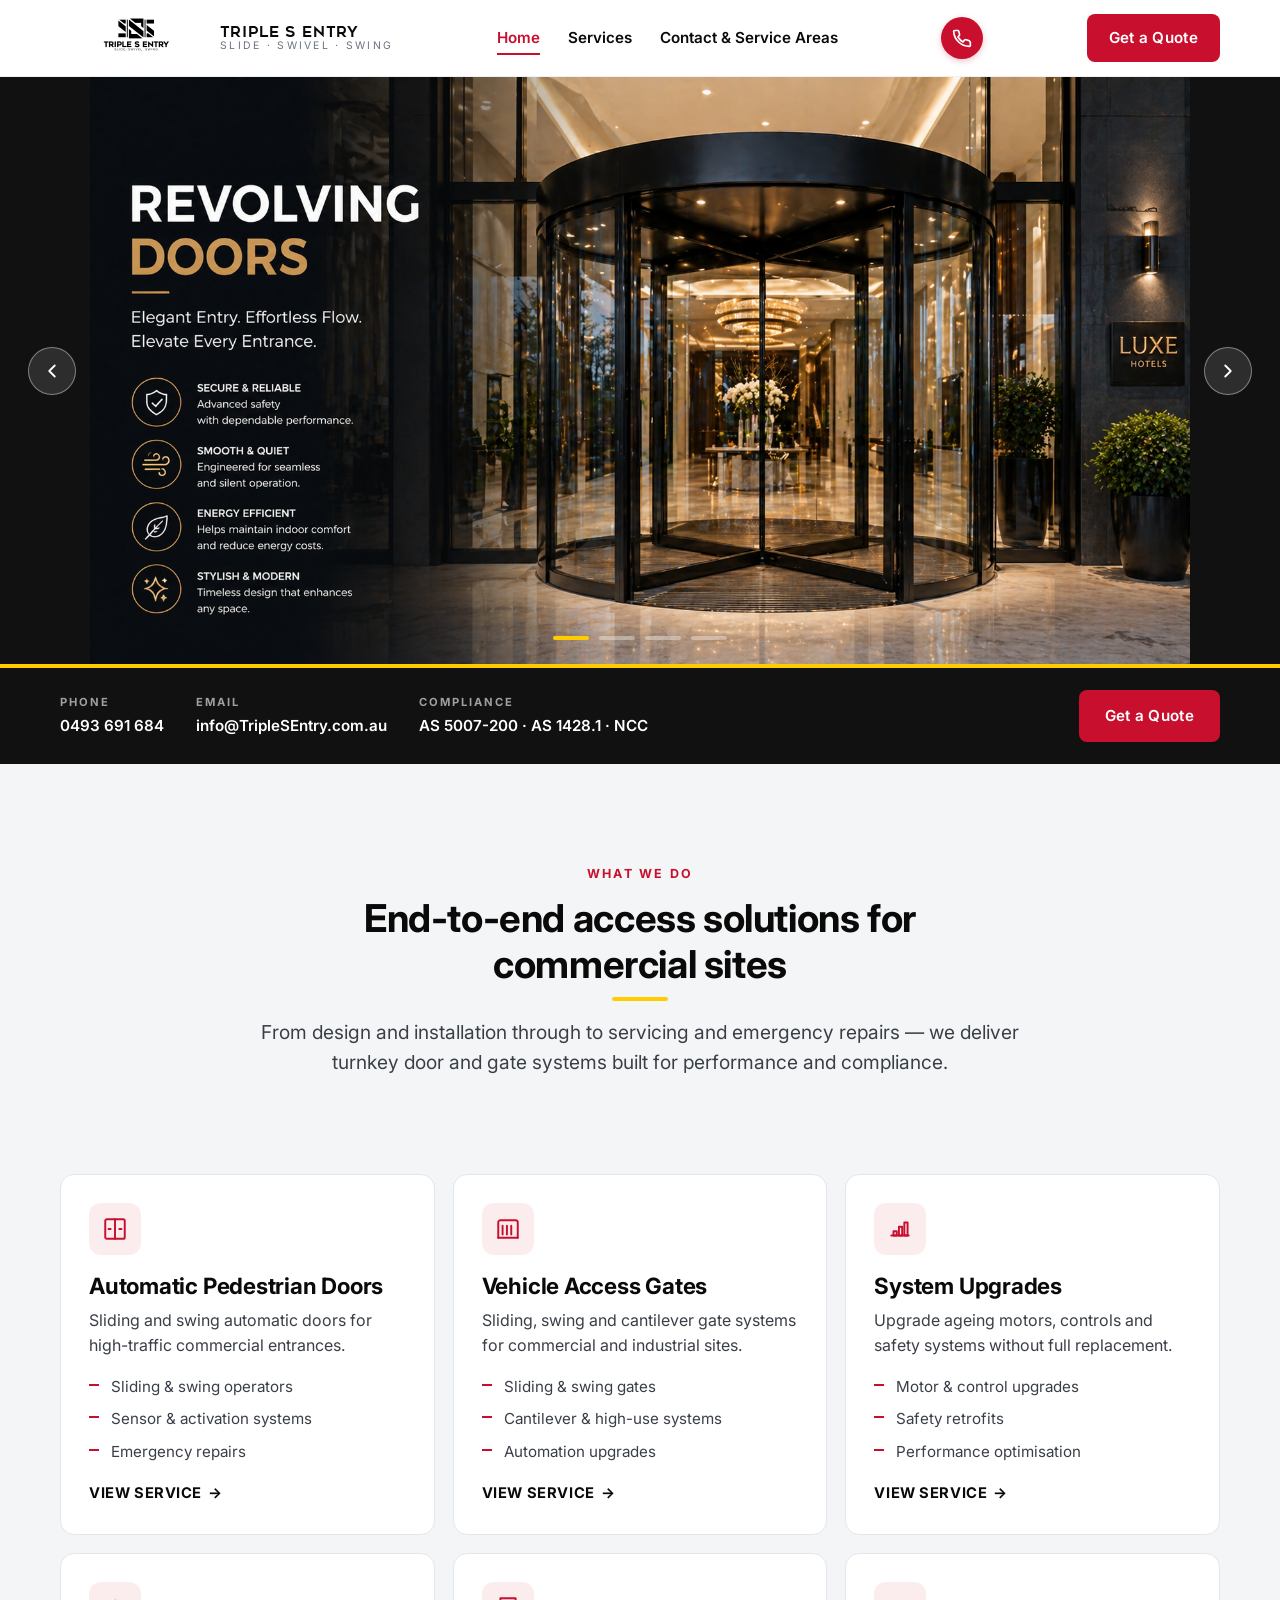
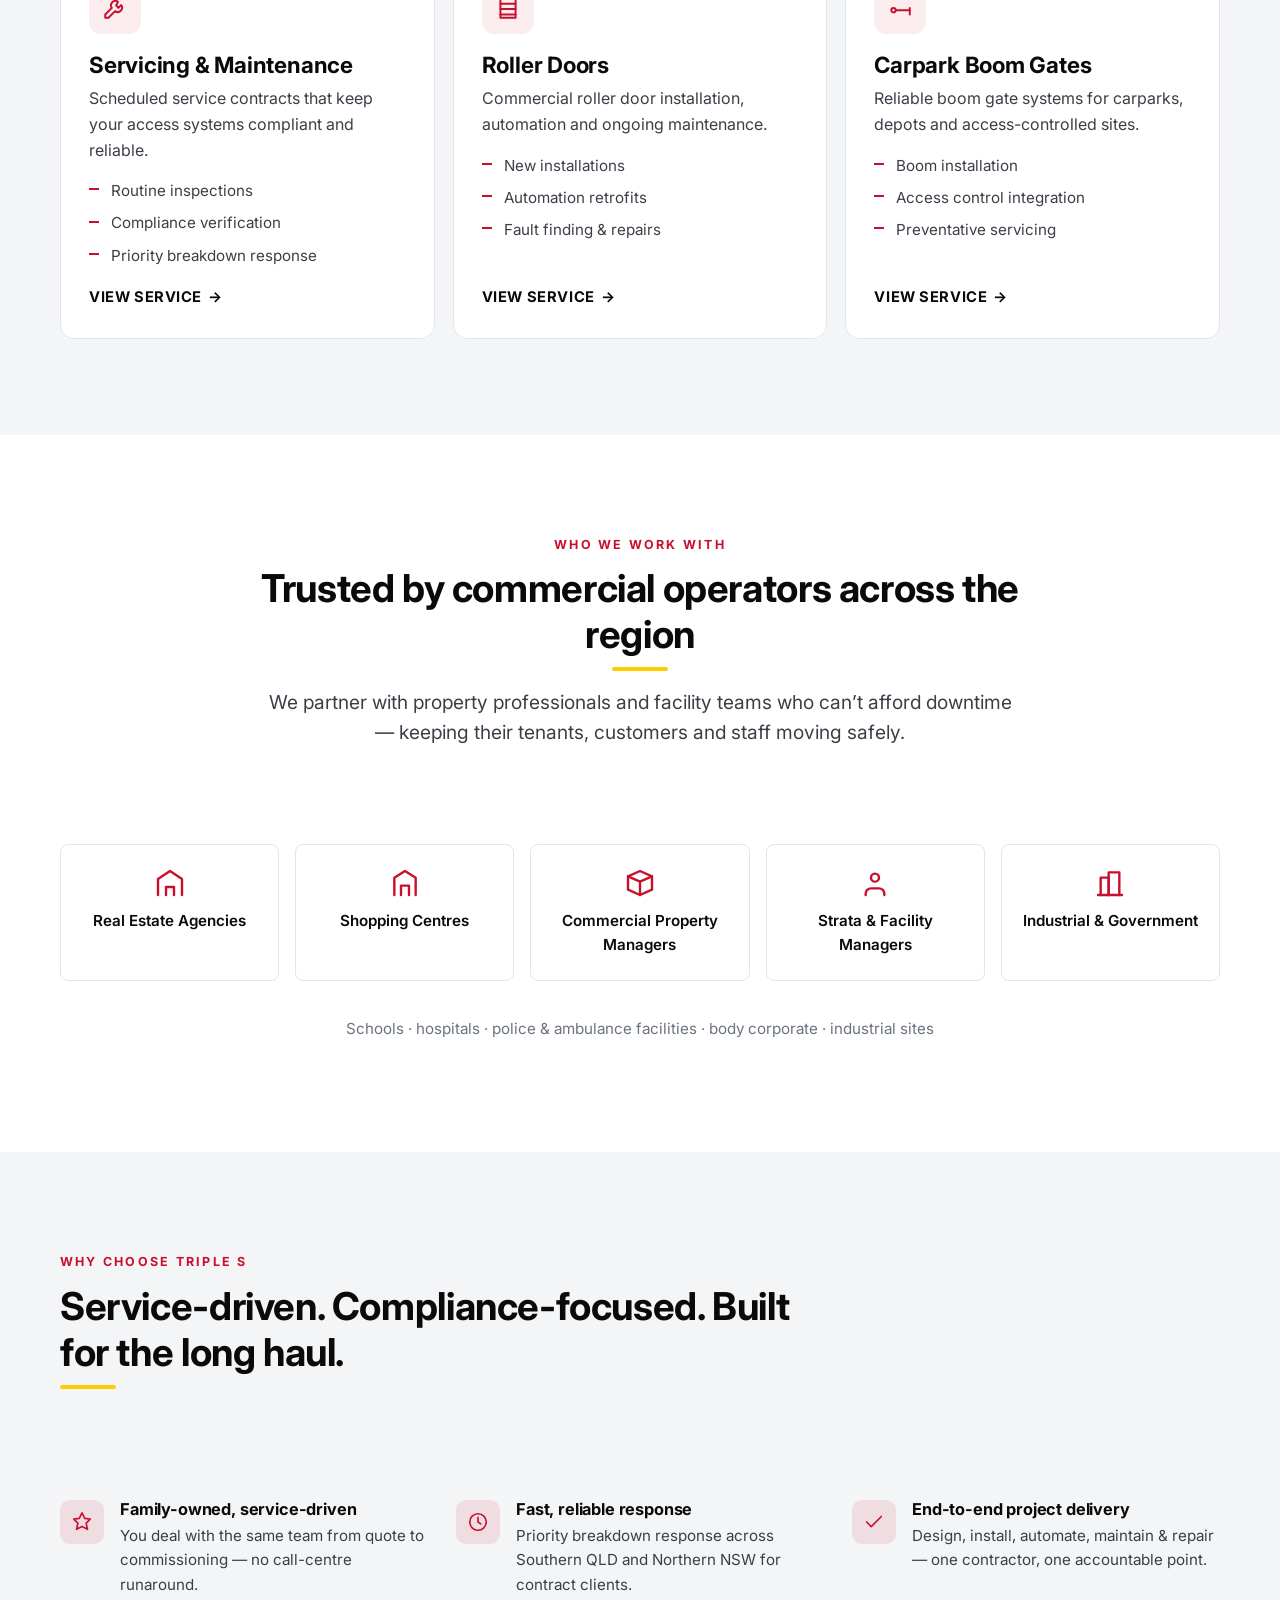
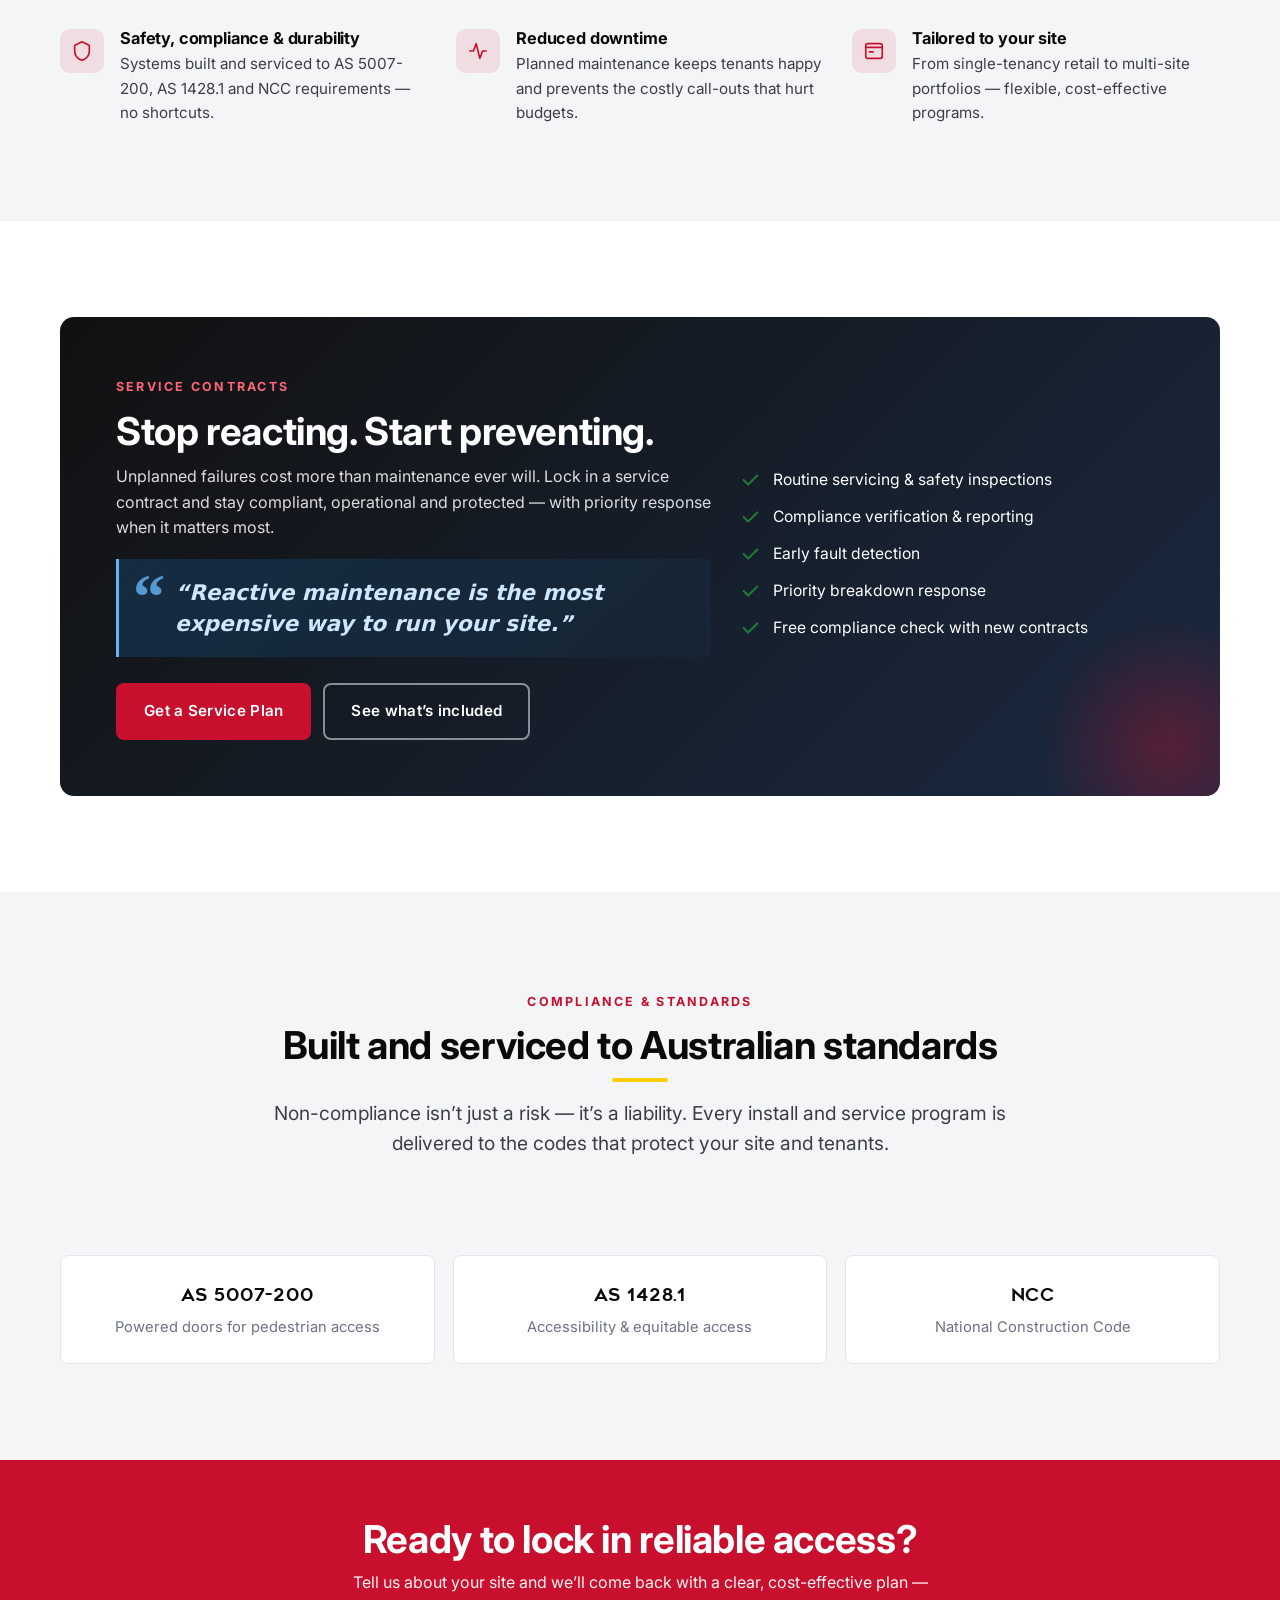
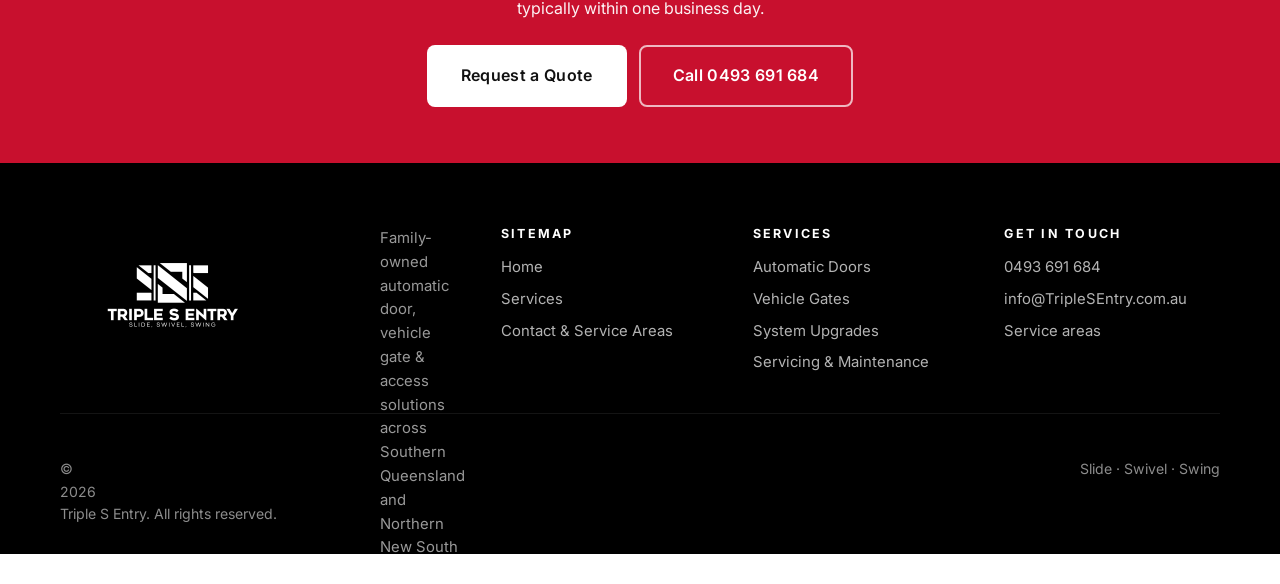
==== commit 3cbb4675: "Slider tuning + new banner image set" ====
--- a/index.html
+++ b/index.html
@@ -57,7 +57,9 @@
           <li><a class="nav__link" href="contact.html">Contact &amp; Service Areas</a></li>
         </ul>
 
-        <a class="nav__phone" href="tel:+61493691684">0493 691 684</a>
+        <a class="nav__phone" href="tel:+61493691684" aria-label="Call 0493 691 684" title="Call 0493 691 684">
+          <svg viewBox="0 0 24 24" fill="none" stroke="currentColor" stroke-width="2" stroke-linecap="round" stroke-linejoin="round" aria-hidden="true"><path d="M22 16.92V21a1 1 0 0 1-1.1 1A19 19 0 0 1 2 4.1 1 1 0 0 1 3 3h4.09a1 1 0 0 1 1 .75l1 4a1 1 0 0 1-.27 1L7.21 10.79a16 16 0 0 0 6 6l2-2.59a1 1 0 0 1 1-.27l4 1a1 1 0 0 1 .79 1z"/></svg>
+        </a>
         <span class="nav__cta"><a class="btn btn--primary" href="contact.html#enquiry">Get a Quote</a></span>
 
         <button class="nav__toggle" type="button" aria-controls="mobileDrawer" aria-expanded="false" aria-label="Open menu">
@@ -81,29 +83,62 @@
 
   <main id="main">
 
-    <!-- Hero -->
-    <section class="hero">
-      <div class="container">
-        <div class="hero__inner">
-          <span class="hero__eyebrow">Family-owned · Southern QLD &amp; Northern NSW</span>
-          <h1>Reliable access solutions you can trust.</h1>
-          <p>Triple S Entry installs, services and maintains automatic pedestrian doors, vehicle access gates, roller doors and carpark boom gates — keeping your site safe, compliant and operational.</p>
-          <div class="hero__buttons">
-            <a class="btn btn--primary btn--lg" href="contact.html#enquiry">Get a Quote</a>
-            <a class="btn btn--ghost-light btn--lg" href="services.html">Explore Services</a>
-          </div>
-
-          <div class="hero__meta">
-            <div class="hero__meta-item">
-              <strong>Phone</strong><span>0493 691 684</span>
-            </div>
-            <div class="hero__meta-item">
-              <strong>Email</strong><span>info@TripleSEntry.com.au</span>
-            </div>
-            <div class="hero__meta-item">
-              <strong>Compliance</strong><span>AS 5007-200 · AS 1428.1 · NCC</span>
-            </div>
-          </div>
+    <!-- Hero slider — full-width banner images -->
+    <section class="hero-slider" id="heroSlider" aria-label="Highlights">
+      <div class="hero-slides">
+
+        <article class="hero-slide is-active" role="group" aria-roledescription="slide" aria-label="1 of 4">
+          <img class="hero-slide__image" src="assets/images/slide-revolving-doors.png" alt="Revolving doors — elegant entry, effortless flow. Secure & reliable, smooth & quiet, energy efficient, stylish & modern." loading="eager" fetchpriority="high">
+        </article>
+
+        <article class="hero-slide" role="group" aria-roledescription="slide" aria-label="2 of 4">
+          <img class="hero-slide__image" src="assets/images/slide-sensors.png" alt="Intelligent sensors. Seamless access. Advanced activation systems for safe, smart and effortless movement — motion sensor, wave to open, remote control, push to open." loading="lazy">
+        </article>
+
+        <article class="hero-slide" role="group" aria-roledescription="slide" aria-label="3 of 4">
+          <img class="hero-slide__image" src="assets/images/slide-automatic-gates.png" alt="Automatic gates — installation, upgrades & repairs. Smart, secure, seamless. Expert installation, modern upgrades, fast repairs, secure access." loading="lazy">
+        </article>
+
+        <article class="hero-slide" role="group" aria-roledescription="slide" aria-label="4 of 4">
+          <img class="hero-slide__image" src="assets/images/slide-automatic-swing-doors.png" alt="Automatic swing doors — effortless entry designed for every space; hands-free convenience, safe & reliable, quiet & smooth, energy efficient." loading="lazy">
+        </article>
+
+      </div>
+
+      <button class="hero-arrow hero-arrow--prev" type="button" aria-label="Previous slide" data-slide-prev>
+        <svg viewBox="0 0 24 24" fill="none" stroke="currentColor" stroke-width="2" stroke-linecap="round" stroke-linejoin="round" aria-hidden="true"><path d="M15 18l-6-6 6-6"/></svg>
+      </button>
+      <button class="hero-arrow hero-arrow--next" type="button" aria-label="Next slide" data-slide-next>
+        <svg viewBox="0 0 24 24" fill="none" stroke="currentColor" stroke-width="2" stroke-linecap="round" stroke-linejoin="round" aria-hidden="true"><path d="M9 6l6 6-6 6"/></svg>
+      </button>
+
+      <div class="hero-dots" role="tablist" aria-label="Slide navigation">
+        <button class="hero-dot is-active" type="button" role="tab" aria-selected="true" aria-label="Go to slide 1" data-slide-dot="0"></button>
+        <button class="hero-dot" type="button" role="tab" aria-selected="false" aria-label="Go to slide 2" data-slide-dot="1"></button>
+        <button class="hero-dot" type="button" role="tab" aria-selected="false" aria-label="Go to slide 3" data-slide-dot="2"></button>
+        <button class="hero-dot" type="button" role="tab" aria-selected="false" aria-label="Go to slide 4" data-slide-dot="3"></button>
+      </div>
+    </section>
+
+    <!-- Persistent CTA / meta strip directly below slider -->
+    <section class="hero-meta-bar" aria-label="Quick contact">
+      <div class="container">
+        <div class="hero-meta-bar__items">
+          <div class="hero-meta-bar__item">
+            <strong>Phone</strong>
+            <a href="tel:+61493691684">0493 691 684</a>
+          </div>
+          <div class="hero-meta-bar__item">
+            <strong>Email</strong>
+            <a href="mailto:info@TripleSEntry.com.au">info@TripleSEntry.com.au</a>
+          </div>
+          <div class="hero-meta-bar__item">
+            <strong>Compliance</strong>
+            <span>AS 5007-200 · AS 1428.1 · NCC</span>
+          </div>
+        </div>
+        <div class="hero-meta-bar__cta">
+          <a class="btn btn--primary" href="contact.html#enquiry">Get a Quote</a>
         </div>
       </div>
     </section>
--- a/assets/css/style.css
+++ b/assets/css/style.css
@@ -15,17 +15,23 @@
 /* ---------- Design tokens ---------- */
 :root {
   --color-bg: #ffffff;
-  --color-bg-soft: #f5f6f8;
-  --color-bg-dark: #0f1a2b;
-  --color-bg-darker: #0a121f;
-  --color-text: #1a2332;
-  --color-text-soft: #4a5568;
+  --color-bg-soft: #f4f5f7;
+  --color-bg-dark: #111111;       /* GEZE-style near-black for dark sections */
+  --color-bg-darker: #000000;
+  --color-text: #0a0a0a;          /* near-pure black headings (GEZE feel) */
+  --color-text-soft: #3a3f47;     /* darker body text for stronger contrast */
   --color-text-muted: #6b7280;
-  --color-text-on-dark: #e9edf2;
+  --color-text-on-dark: #f5f5f5;
   --color-border: #e2e6ec;
   --color-border-soft: #eef0f4;
-  --color-accent: #c8102e;       /* corporate red — CTAs */
+  --color-accent: #c8102e;        /* corporate red — kept for CTAs */
   --color-accent-hover: #a30d24;
+  --color-mark: #ffcc00;          /* GEZE-style yellow accent (heading underline) */
+  --color-mark-soft: #fff2b3;
+  --color-blue: #1565c0;          /* corporate blue — taglines & highlights */
+  --color-blue-deep: #0d47a1;
+  --color-blue-light: #64b5f6;
+  --color-blue-soft: #e8f1fb;
   --color-success: #1f7a3a;
   --color-warning: #b88600;
 
@@ -98,9 +104,23 @@
 .section--dark { background: var(--color-bg-dark); color: var(--color-text-on-dark); }
 .section--dark h2, .section--dark h3, .section--dark h4 { color: #fff; }
 .section--dark p { color: rgba(233, 237, 242, 0.8); }
-.section-head { max-width: 760px; margin: 0 auto var(--section-y) auto; text-align: center; padding-bottom: 0; }
+.section-head { max-width: 760px; margin: 0 auto var(--section-y) auto; text-align: center; padding-bottom: 0; position: relative; }
 .section-head--left { margin-left: 0; text-align: left; }
-.section-head h2 { margin-bottom: 0.4em; }
+.section-head h2 { margin-bottom: 0.4em; position: relative; display: inline-block; padding-bottom: 14px; }
+/* GEZE-style yellow accent bar under section heads */
+.section-head h2::after {
+  content: "";
+  position: absolute;
+  left: 50%;
+  bottom: 0;
+  transform: translateX(-50%);
+  width: 56px;
+  height: 4px;
+  background: var(--color-mark);
+  border-radius: 2px;
+}
+.section-head--left h2::after { left: 0; transform: none; }
+.section--dark .section-head h2::after { background: var(--color-mark); }
 .section-head + .section-head { margin-top: -32px; }
 
 /* ---------- Buttons ---------- */
@@ -216,11 +236,23 @@
 
 .nav__phone {
   display: none;
-  font-weight: 700;
-  color: var(--color-text);
-  font-size: 0.92rem;
-}
-.nav__phone:hover { color: var(--color-accent); }
+  align-items: center;
+  justify-content: center;
+  width: 42px;
+  height: 42px;
+  border-radius: 50%;
+  background: var(--color-accent);
+  color: #fff;
+  transition: background 0.15s ease, transform 0.15s ease, box-shadow 0.15s ease;
+  box-shadow: 0 2px 6px rgba(200, 16, 46, 0.25);
+}
+.nav__phone:hover {
+  background: var(--color-accent-hover);
+  color: #fff;
+  transform: translateY(-1px);
+  box-shadow: 0 4px 10px rgba(200, 16, 46, 0.35);
+}
+.nav__phone svg { width: 20px; height: 20px; }
 
 .nav__toggle {
   display: inline-flex;
@@ -263,7 +295,7 @@
   .nav__brand-text { display: flex; }
   .nav__menu { display: flex; }
   .nav__cta { display: inline-flex; }
-  .nav__phone { display: inline-block; }
+  .nav__phone { display: inline-flex; }
   .nav__toggle { display: none; }
 }
 
@@ -318,14 +350,159 @@
 }
 .hero__meta-item span { font-size: 1rem; color: #fff; font-weight: 600; }
 
+/* ---------- Hero slider (full image visible, capped width on wide monitors) ---------- */
+.hero-slider {
+  position: relative;
+  isolation: isolate;
+  background: var(--color-bg-dark);
+  width: 100%;
+  overflow: hidden;
+}
+.hero-slider .hero-slides {
+  position: relative;
+  display: grid;                              /* all slides stacked in one grid cell */
+  width: 100%;
+  max-width: 1100px;                          /* caps the image size on big monitors */
+  margin: 0 auto;                             /* centred — dark background fills the gutters */
+}
+.hero-slide {
+  grid-column: 1 / 2;
+  grid-row: 1 / 2;
+  opacity: 0;
+  visibility: hidden;
+  transition: opacity 0.7s ease, visibility 0s linear 0.7s;
+  z-index: 1;
+}
+.hero-slide.is-active {
+  opacity: 1;
+  visibility: visible;
+  transition: opacity 0.9s ease, visibility 0s linear 0s;
+  z-index: 2;
+}
+.hero-slide__image {
+  width: 100%;
+  height: auto;                               /* native 1717:916 aspect — full image, no crop */
+  display: block;
+}
+
+/* ---------- Hero meta / CTA strip below the slider ---------- */
+.hero-meta-bar {
+  background: var(--color-bg-dark);
+  color: #fff;
+  padding: 22px 0;
+  border-top: 4px solid var(--color-mark);
+}
+.hero-meta-bar .container {
+  display: flex;
+  flex-wrap: wrap;
+  align-items: center;
+  justify-content: space-between;
+  gap: 18px 28px;
+}
+.hero-meta-bar__items {
+  display: flex;
+  flex-wrap: wrap;
+  gap: 14px 32px;
+}
+.hero-meta-bar__item { display: flex; flex-direction: column; gap: 2px; }
+.hero-meta-bar__item strong {
+  font-size: 0.7rem;
+  letter-spacing: 0.18em;
+  text-transform: uppercase;
+  color: rgba(255,255,255,0.6);
+  font-weight: 700;
+}
+.hero-meta-bar__item a, .hero-meta-bar__item span {
+  font-size: 0.95rem;
+  color: #fff;
+  font-weight: 600;
+}
+.hero-meta-bar__item a:hover { color: var(--color-mark); }
+.hero-meta-bar__cta { display: flex; }
+.hero-meta-bar__cta .btn { padding: 12px 24px; }
+@media (max-width: 720px) {
+  .hero-meta-bar .container { flex-direction: column; align-items: stretch; }
+  .hero-meta-bar__cta .btn { width: 100%; }
+}
+
+/* Arrows */
+.hero-arrow {
+  position: absolute;
+  top: 50%;
+  transform: translateY(-50%);
+  width: 48px;
+  height: 48px;
+  border-radius: 50%;
+  background: rgba(255,255,255,0.12);
+  border: 1px solid rgba(255,255,255,0.4);
+  color: #fff;
+  display: inline-flex;
+  align-items: center;
+  justify-content: center;
+  z-index: 5;
+  transition: background 0.15s ease, transform 0.15s ease, border-color 0.15s ease;
+  cursor: pointer;
+}
+.hero-arrow:hover {
+  background: var(--color-mark);
+  border-color: var(--color-mark);
+  color: #111;
+}
+.hero-arrow svg { width: 22px; height: 22px; }
+.hero-arrow--prev { left: 16px; }
+.hero-arrow--next { right: 16px; }
+@media (min-width: 720px) {
+  .hero-arrow--prev { left: 28px; }
+  .hero-arrow--next { right: 28px; }
+}
+
+/* Dots */
+.hero-dots {
+  position: absolute;
+  bottom: 24px;
+  left: 0;
+  right: 0;
+  display: flex;
+  justify-content: center;
+  gap: 10px;
+  z-index: 5;
+}
+.hero-dot {
+  width: 36px;
+  height: 4px;
+  border: 0;
+  background: rgba(255,255,255,0.35);
+  border-radius: 2px;
+  cursor: pointer;
+  transition: background 0.2s ease, transform 0.2s ease;
+  padding: 0;
+}
+.hero-dot:hover { background: rgba(255,255,255,0.6); }
+.hero-dot.is-active { background: var(--color-mark); }
+
 /* Subhero (compact hero for inner pages) */
 .subhero {
   background: var(--color-bg-dark);
   color: #fff;
   padding: clamp(60px, 8vw, 90px) 0;
 }
-.subhero h1 { color: #fff; margin-bottom: 12px; }
-.subhero p { color: rgba(255,255,255,0.8); max-width: 720px; margin-bottom: 0; }
+.subhero h1 {
+  color: #fff;
+  margin-bottom: 12px;
+  position: relative;
+  padding-bottom: 14px;
+}
+.subhero h1::after {
+  content: "";
+  position: absolute;
+  left: 0;
+  bottom: 0;
+  width: 56px;
+  height: 4px;
+  background: var(--color-mark);
+  border-radius: 2px;
+}
+.subhero p { color: rgba(255,255,255,0.8); max-width: 720px; margin-bottom: 0; margin-top: 22px; }
 .subhero .eyebrow.on-dark { display: inline-block; }
 
 /* ---------- Service grid ---------- */
@@ -470,13 +647,30 @@
 .maintenance-promo h2 { color: #fff; margin-bottom: 10px; }
 .maintenance-promo p { color: rgba(255,255,255,0.85); margin-bottom: 0; }
 .maintenance-promo .tagline {
+  position: relative;
   display: block;
   font-weight: 700;
-  font-size: 1.1rem;
-  color: #fff;
-  margin: 14px 0 22px;
-  border-left: 3px solid var(--color-accent);
-  padding-left: 14px;
+  font-style: italic;
+  font-size: clamp(1.1rem, 1.8vw, 1.35rem);
+  line-height: 1.45;
+  color: #cfe6ff;
+  margin: 18px 0 26px;
+  padding: 18px 22px 18px 56px;
+  background: linear-gradient(135deg, rgba(33,150,243,0.18) 0%, rgba(33,150,243,0.04) 100%);
+  border-left: 3px solid var(--color-blue-light);
+  border-radius: 0 var(--radius-md) var(--radius-md) 0;
+}
+.maintenance-promo .tagline::before {
+  content: "\201C";
+  position: absolute;
+  left: 14px;
+  top: 6px;
+  font-family: Georgia, "Times New Roman", serif;
+  font-size: 64px;
+  font-style: normal;
+  line-height: 1;
+  color: var(--color-blue-light);
+  opacity: 0.8;
 }
 .maintenance-promo__buttons { display: flex; flex-wrap: wrap; gap: 12px; }
 @media (min-width: 880px) { .maintenance-promo { grid-template-columns: 1.4fr 1fr; } }
@@ -578,16 +772,60 @@
 }
 .svc-anchor-nav a:hover { background: var(--color-bg-dark); color: #fff; border-color: var(--color-bg-dark); }
 
-/* Highlight block (the "reactive maintenance" tagline) */
+/* Highlight block — blue tagline / pull-quote callout */
 .highlight {
-  background: var(--color-bg-soft);
-  border-left: 4px solid var(--color-accent);
-  padding: 22px 24px;
-  border-radius: var(--radius-md);
+  position: relative;
+  background: linear-gradient(135deg, var(--color-blue-soft) 0%, #f6fbff 100%);
+  border-left: 4px solid var(--color-blue);
+  padding: 24px 26px 24px 60px;
+  border-radius: 0 var(--radius-md) var(--radius-md) 0;
   margin: 24px 0;
-}
-.highlight strong { color: var(--color-text); display: block; font-size: 1.1rem; margin-bottom: 4px; }
-.highlight p { margin: 0; color: var(--color-text-soft); }
+  box-shadow: 0 1px 3px rgba(13, 71, 161, 0.06);
+  overflow: hidden;
+}
+.highlight::before {
+  content: "\201C";
+  position: absolute;
+  left: 16px;
+  top: 4px;
+  font-family: Georgia, "Times New Roman", serif;
+  font-size: 72px;
+  line-height: 1;
+  color: var(--color-blue);
+  opacity: 0.25;
+  pointer-events: none;
+}
+.highlight::after {
+  content: "";
+  position: absolute;
+  right: -40px;
+  bottom: -40px;
+  width: 140px;
+  height: 140px;
+  background: radial-gradient(circle, rgba(21,101,192,0.10) 0%, rgba(21,101,192,0) 70%);
+  pointer-events: none;
+}
+.highlight strong {
+  color: var(--color-blue-deep);
+  display: block;
+  font-size: clamp(1.05rem, 1.6vw, 1.18rem);
+  font-weight: 700;
+  letter-spacing: -0.01em;
+  margin-bottom: 6px;
+  line-height: 1.35;
+}
+.highlight p { margin: 0; color: var(--color-text-soft); font-size: 0.98rem; line-height: 1.55; }
+
+/* Dark-background variant of the blue highlight (used inside .section--dark) */
+.highlight--on-dark {
+  background: linear-gradient(135deg, rgba(33,150,243,0.18) 0%, rgba(33,150,243,0.04) 100%);
+  border-left-color: var(--color-blue-light);
+  box-shadow: none;
+}
+.highlight--on-dark::before { color: var(--color-blue-light); opacity: 0.55; }
+.highlight--on-dark::after { background: radial-gradient(circle, rgba(100,181,246,0.18) 0%, rgba(100,181,246,0) 70%); }
+.highlight--on-dark strong { color: #fff; }
+.highlight--on-dark p { color: rgba(255,255,255,0.85); }
 
 /* Plan-pays-for-itself check list */
 .checklist {
